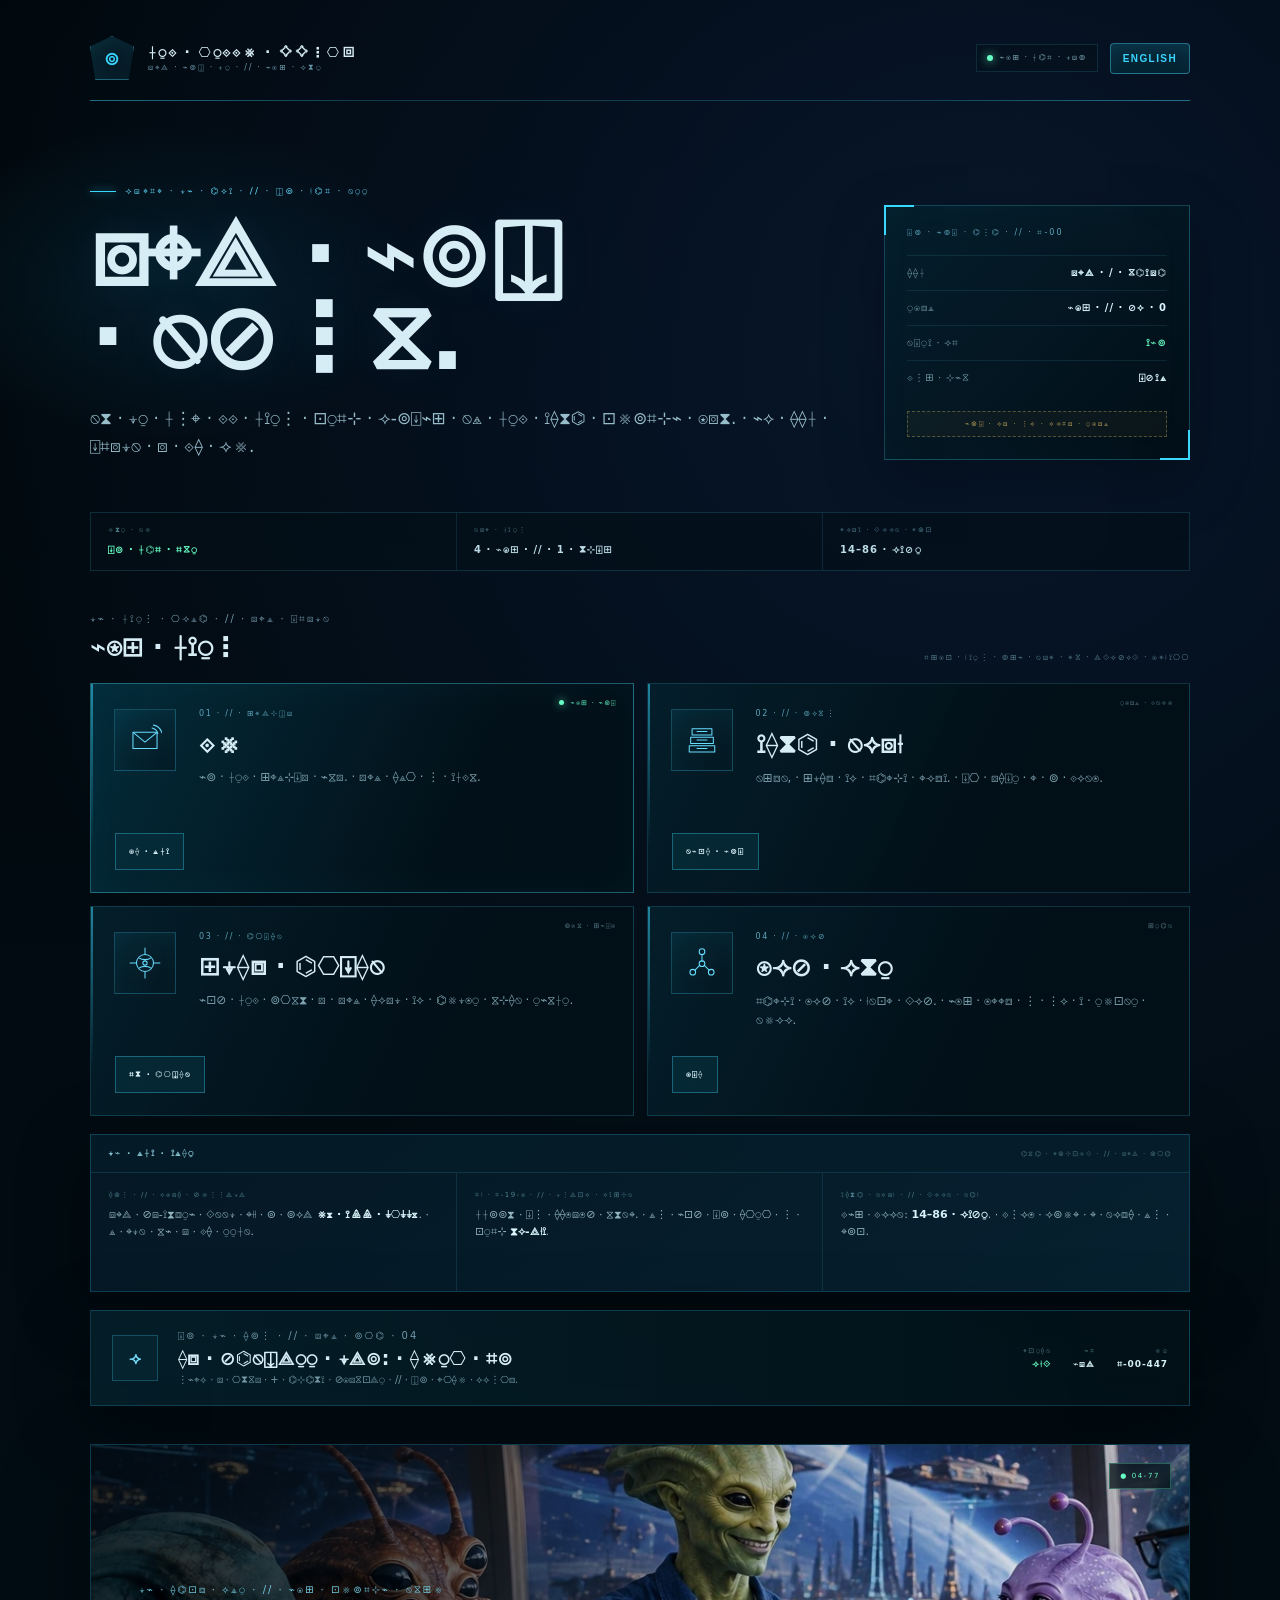
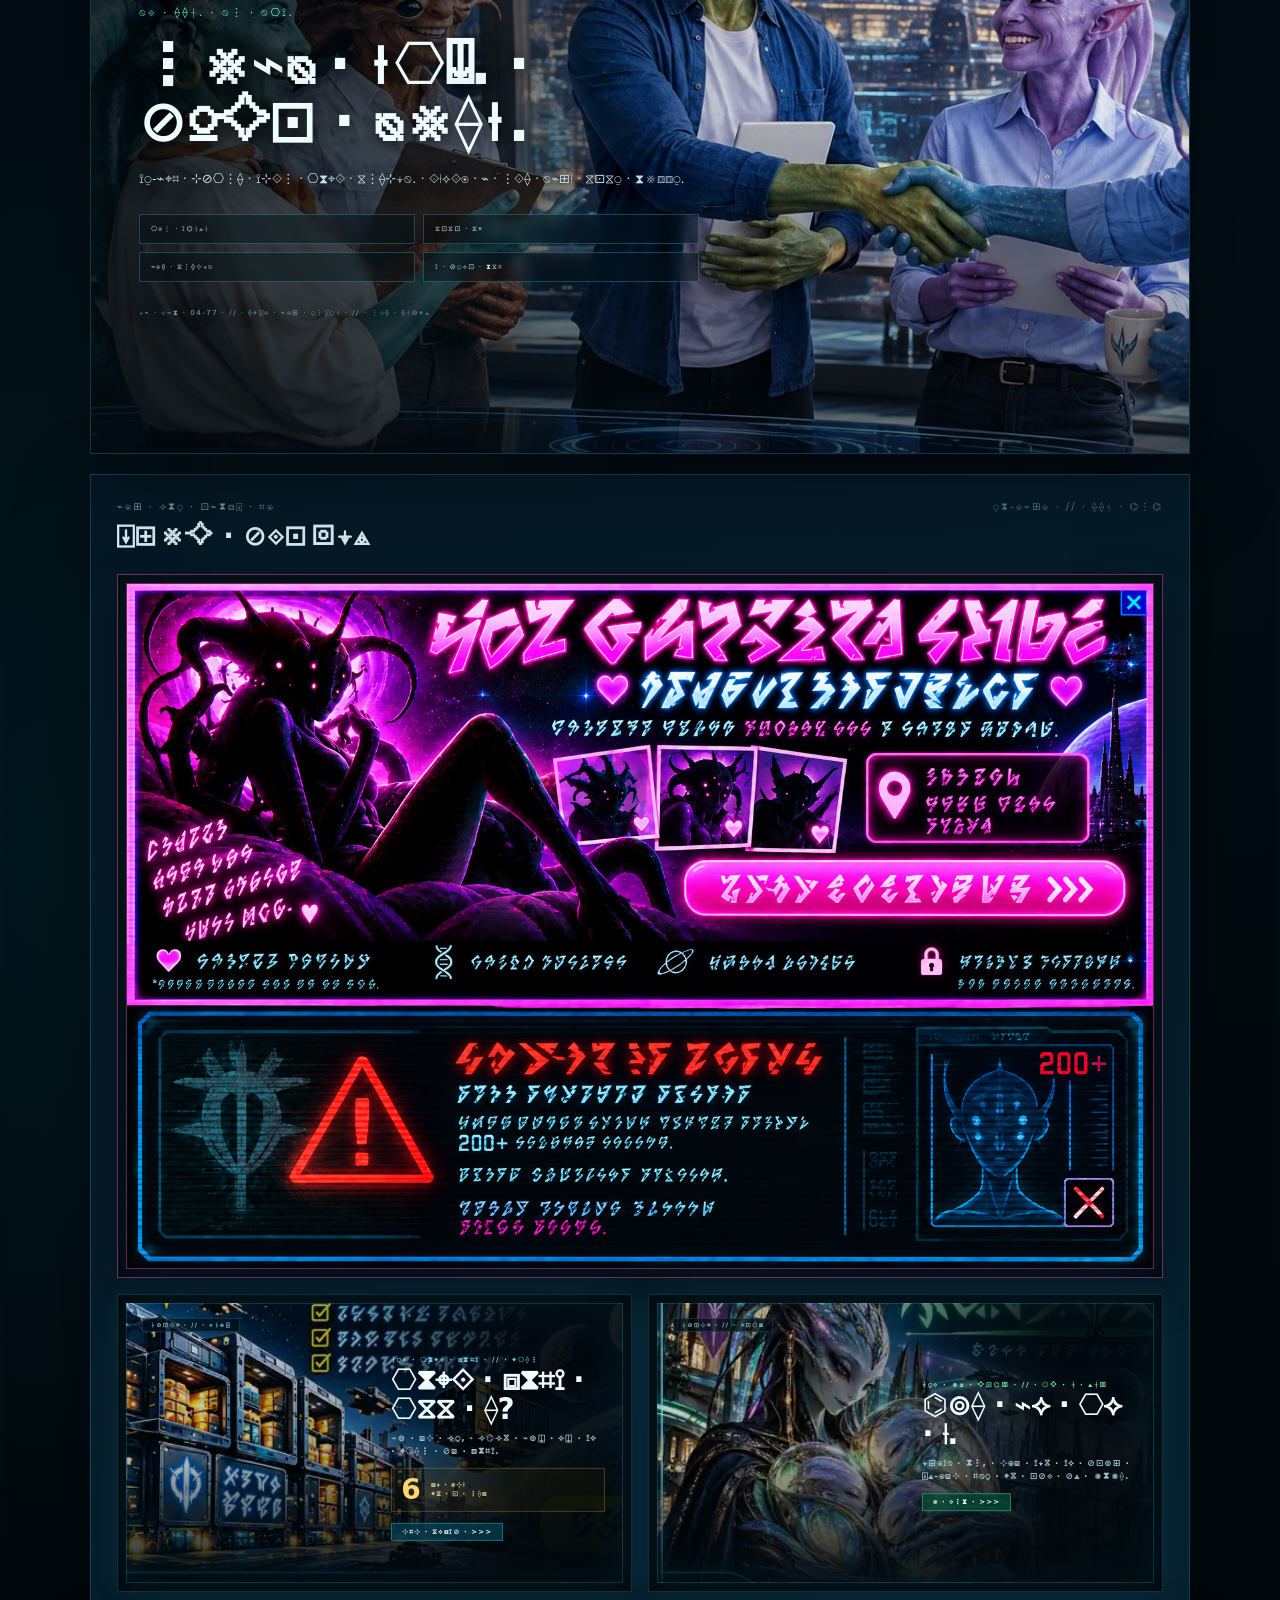
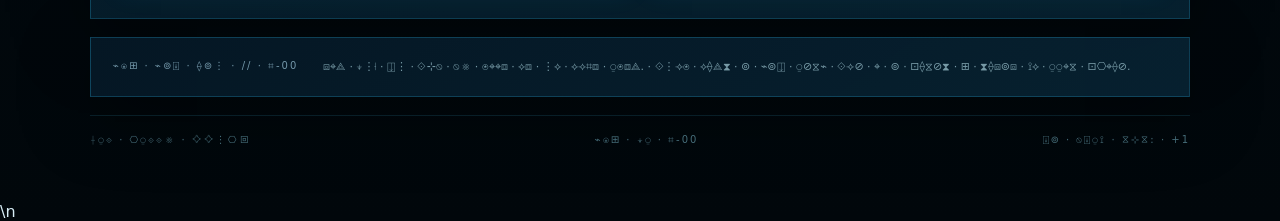
==== index.html @ b161b794 "Return hidden media gag to dormant 34-V puzzle" ====
<!doctype html>
<html lang="x-vey">
<head>
  <meta charset="utf-8" />
  <meta name="viewport" content="width=device-width,initial-scale=1" />
  <meta name="theme-color" content="#020a10" />
  <meta http-equiv="Cache-Control" content="no-cache, no-store, must-revalidate" />
  <meta http-equiv="Pragma" content="no-cache" />
  <meta http-equiv="Expires" content="0" />
  <title>Veydran Interstellar Authority</title>
  <meta name="description" content="Veydran Interstellar Authority Terran access node." />
  <link rel="icon" type="image/svg+xml" href="favicon.svg?v=20261002-1" />
  <link rel="shortcut icon" href="favicon.svg?v=20261002-1" />
  <style>body.vey-loading{visibility:hidden}</style>
  <link rel="stylesheet" href="gateway-v9.css?v=20261002-6" />
</head>
<body class="vey-loading">
  <div class="scanline" aria-hidden="true"></div>
  <main class="shell">
    <header class="topbar">
      <div class="brand">
        <div class="seal" aria-hidden="true"><span>V</span></div>
        <div>
          <div class="brand-name">Veydran Interstellar Authority</div>
          <div class="brand-sub">TERRAN ACCESS NODE // PUBLIC NETWORK</div>
        </div>
      </div>
      <div class="topbar-right">
        <div class="node-state"><i></i> PUBLIC MIRROR ONLINE</div>
        <button class="language-toggle" id="languageToggle" type="button" data-no-vey="true">ENGLISH</button>
      </div>
    </header>

    <section class="hero hero-v9">
      <div class="hero-copy">
        <div class="eyebrow">EXTRASOLAR CIVIC GATEWAY // LOCAL MIRROR ACTIVE</div>
        <h1>Terran access permitted.</h1>
        <p class="lede">This node exposes only services considered non-sensitive under Veydran Imperial information policy. Your species classification has been noted.</p>
      </div>

      <aside class="access-profile" aria-label="Terran access profile">
        <div class="profile-label">LOCAL ACCESS PROFILE // T-00</div>
        <div class="profile-row"><span>SPECIES</span><strong>TERRAN / PROVISIONAL</strong></div>
        <div class="profile-row"><span>CLEARANCE</span><strong>PUBLIC // TIER 0</strong></div>
        <div class="profile-row"><span>REALITY SYNC</span><strong class="good">NOMINAL</strong></div>
        <div class="profile-row"><span>QUERY LOGGING</span><strong>ENABLED</strong></div>
        <div class="profile-stamp">ACCESS DOES NOT CONSTITUTE CLEARANCE</div>
      </aside>
    </section>

    <section class="civic-strip" aria-label="Network information">
      <div><small>NETWORK STATE</small><strong class="online">LOCAL MIRROR STABLE</strong></div>
      <div><small>VISIBLE SERVICES</small><strong>4 PUBLIC // 1 ACCESSIBLE</strong></div>
      <div><small>ARCHIVE RESPONSE ESTIMATE</small><strong>14–86 ROTATIONS</strong></div>
    </section>

    <div class="section-intro">
      <div>
        <div class="kicker">CIVIC SERVICES DIRECTORY // TERRAN CLASSIFICATION</div>
        <h2>Public services</h2>
      </div>
      <div class="section-note">UNAVAILABLE SERVICES REMAIN VISIBLE FOR ADMINISTRATIVE TRANSPARENCY</div>
    </div>

    <section class="directory directory-v9" aria-label="Veydran public services">
      <article class="service service-v9 live">
        <div class="service-icon" aria-hidden="true">
          <svg viewBox="0 0 48 48"><path d="M7 13h34v23H7z"/><path d="m8 14 16 13 16-13"/><path d="M34 7c4 1 7 4 8 8"/><path d="M36 3c6 1 10 5 12 11"/></svg>
        </div>
        <div class="service-access">PUBLIC ACCESS</div>
        <div class="service-code">01 // COMMUNICATIONS</div>
        <h3>Vmail</h3>
        <p>Secure Veydran communications terminal. Terran routing is tolerated.</p>
        <a href="https://vmail.veydran.space/" data-34v-id="vmail">OPEN SERVICE</a>
      </article>

      <article class="service service-v9" data-denied-title="ACCESS DENIED" data-denied="IMPERIAL RECORDS ACCESS DENIED // TERRAN CLEARANCE INSUFFICIENT.">
        <div class="service-icon" aria-hidden="true">
          <svg viewBox="0 0 48 48"><path d="M10 8h28v9H10z"/><path d="M8 20h32v9H8z"/><path d="M6 32h36v9H6z"/><path d="M17 12h14M17 24h14M17 36h14"/></svg>
        </div>
        <div class="service-access">CLEARANCE REQUIRED</div>
        <div class="service-code">02 // ARCHIVES</div>
        <h3>Imperial Records</h3>
        <p>Personnel, planetary and operational archive. Some centuries may be redacted.</p>
        <button type="button" data-34v-id="records">REQUEST ACCESS</button>
      </article>

      <article class="service service-v9" data-denied-title="ASSESSMENT WITHHELD" data-denied="PLANETARY ASSESSMENT // EARTH // FIELD ANALYSIS INCOMPLETE // FINAL CLASSIFICATION WITHHELD.">
        <div class="service-icon" aria-hidden="true">
          <svg viewBox="0 0 48 48"><circle cx="24" cy="24" r="12"/><circle cx="24" cy="24" r="3"/><path d="M24 3v8M24 37v8M3 24h8M37 24h8"/><path d="M16 17c4 3 12 3 16 0M16 31c4-3 12-3 16 0"/></svg>
        </div>
        <div class="service-access">REPORT WITHHELD</div>
        <div class="service-code">03 // ASSESSMENT</div>
        <h3>Planetary Assessment</h3>
        <p>Current Veydran analysis of Terran civilisation and associated biological decisions.</p>
        <button type="button" data-34v-id="assessment">VIEW ASSESSMENT</button>
      </article>

      <article class="service service-v9" data-denied-title="COMMAND NETWORK CLASSIFIED" data-denied="COMMAND NETWORK CLASSIFIED // QUERY LOGGED // PLEASE REMAIN WHERE YOU ARE.">
        <div class="service-icon" aria-hidden="true">
          <svg viewBox="0 0 48 48"><circle cx="24" cy="8" r="4"/><circle cx="11" cy="37" r="4"/><circle cx="37" cy="37" r="4"/><circle cx="24" cy="25" r="4"/><path d="M24 12v9M21 27 14 34M27 27l7 7"/></svg>
        </div>
        <div class="service-access">CLASSIFIED</div>
        <div class="service-code">04 // COMMAND</div>
        <h3>Command Network</h3>
        <p>Operational command and strategic systems. Public curiosity is not a recognised credential.</p>
        <button type="button" id="commandConnect" data-34v-id="command">CONNECT</button>
      </article>
    </section>

    <section class="bulletin-panel panel" aria-label="Civic service bulletins">
      <div class="bulletin-head">
        <strong>CIVIC SERVICE BULLETINS</strong>
        <span>AUTOMATIC LOCALISATION // TERRAN REGION</span>
      </div>
      <div class="bulletin-list">
        <article class="bulletin">
          <small>NOTICE // SATELLITE ADMINISTRATION</small>
          <p>Terran moon-registration requests continue to return <b>ZERO ELIGIBLE SATELLITES</b>. No system defect has been identified.</p>
        </article>
        <article class="bulletin">
          <small>FORM T-19-B // ATMOSPHERIC COMPLAINTS</small>
          <p>Submissions are temporarily suspended. The current local atmosphere is considered <b>SELF-SERVICE</b>.</p>
        </article>
        <article class="bulletin">
          <small>IMPERIAL RECORDS // RESPONSE TIMES</small>
          <p>Estimated response: <b>14–86 ROTATIONS</b>. Repeated enquiries may restart the estimate.</p>
        </article>
      </div>
    </section>

    <section class="vrax-record panel" aria-label="Local field representative">
      <div class="vrax-glyph" aria-hidden="true">VX</div>
      <div>
        <div class="kicker">LOCAL CIVIC NOTICE // TERRAN REGION 04</div>
        <h3>Field representative assigned: Commander Vrax</h3>
        <p>Department of Cultural + Nutritional Reconnaissance // local reporting authority.</p>
      </div>
      <div class="vrax-data">
        <div><small>DEPLOYMENT</small><strong class="active">ONGOING</strong></div>
        <div><small>WORLD</small><strong>EARTH</strong></div>
        <div><small>CASE</small><strong>T-00-447</strong></div>
      </div>
    </section>

    <section class="synergy-v9 panel" aria-labelledby="synergyTitle">
      <img class="synergy-bg-v9" src="assets/interspecies-synergy-hq.webp?v=20261002-5" alt="" aria-hidden="true" onerror="this.onerror=null;this.src='assets/interspecies-synergy.webp?v=20261002-5';" />
      <div class="synergy-copy-v9">
        <div class="kicker">CIVIC WORKFORCE BUREAU // PUBLIC INFORMATION CAMPAIGN</div>
        <div class="campaign-line">ALL SPECIES. ONE PURPOSE.</div>
        <h2 id="synergyTitle">Different worlds. Brighter results.</h2>
        <p>Cross-sector collaboration improves orbital productivity. Participation in morale remains strongly encouraged.</p>
        <div class="synergy-metrics" aria-label="Campaign priorities">
          <span>DIVERSE PERSPECTIVES</span>
          <span>STRONGER TEAMS</span>
          <span>HIGHER PRODUCTIVITY</span>
          <span>A BRIGHTER GALAXY</span>
        </div>
        <div class="campaign-file">CIVIC IMAGE 04-77 // APPROVED PUBLIC DISTRIBUTION // MORALE COMPLIANT</div>
      </div>
    </section>

    <section class="ad-section ad-section-v9 panel">
      <div class="panel-head">
        <div>
          <div class="kicker">PUBLIC NETWORK SPONSORSHIP FEED</div>
          <h2>Commercial transmissions</h2>
        </div>
        <div class="ad-label">AUTO-TARGETED // SPECIES PROFILE</div>
      </div>

      <div class="ad-grid ad-grid-v9">
        <article class="ad-card hot artwork-card featured" id="singlesCard">
          <button type="button" id="singlesAd" class="artwork-button" data-34v-id="singles" aria-label="View Hot Gargazian Singles advert">
            <img id="singlesArtwork" src="Singles.png?v=8" data-vey-src="Singles.png?v=8" data-en-src="Singles.png?v=8" alt="Hot Gargazian Singles in your sector" />
            <img id="singlesEnglishOverlay" src="assets/singles-english-overlay.svg?v=8" alt="" aria-hidden="true" data-no-vey="true" />
            <span class="artwork-fallback">
              <span class="ad-tag">SPONSORED // SOCIAL</span>
              <strong>HOT GARGAZIAN SINGLES IN YOUR SECTOR</strong>
              <span>Several compatible organisms have allegedly detected your presence.</span>
              <em>VIEW COMPATIBLE ORGANISMS</em>
            </span>
          </button>
        </article>

        <article class="ad-card artwork-card" id="storageCard">
          <button type="button" class="artwork-button cinematic-ad storage" data-34v-id="storage" data-ad-title="SERVICE UNAVAILABLE" data-ad-message="SERVICE UNAVAILABLE IN TERRAN JURISDICTION // YOUR MOON COUNT IS BELOW MINIMUM REQUIREMENTS." aria-label="View orbital storage advert">
            <span class="sponsor-meta">SPONSORED // DOMESTIC</span>
            <span class="cinematic-copy">
              <span class="brandline">VEYDRAN ORBITAL STORAGE // HOUSEHOLD</span>
              <h3>Orbital storage running low?</h3>
              <p>Secure cargo vaults, encrypted access pods and household moon storage.</p>
              <span class="offer"><b>6</b><span>EXTRA MOONS<br/>FOR NEW CLIENTS</span></span>
              <em>CHECK ELIGIBILITY &gt;&gt;&gt;</em>
            </span>
          </button>
        </article>

        <article class="ad-card artwork-card" id="broodCard">
          <button type="button" class="artwork-button cinematic-ad brood" data-34v-id="brood" data-ad-title="QUOTE DECLINED" data-ad-message="QUOTE DECLINED // TERRAN BIOLOGY IS OUTSIDE CURRENT UNDERWRITING PARAMETERS." aria-label="View brood pod insurance advert">
            <span class="sponsor-meta">SPONSORED // INSURANCE</span>
            <span class="cinematic-copy">
              <span class="brandline">VEYDRAN LIFE ASSURANCE // BROOD POD COVER</span>
              <h3>Protect your brood pod.</h3>
              <p>Ceremonial damage, meteor impact and emergency medi-plasma support for growing hatch clusters.</p>
              <em>GET QUOTE &gt;&gt;&gt;</em>
            </span>
          </button>
        </article>
      </div>
    </section>

    <section class="notice notice-v9 panel">
      <div class="kicker">PUBLIC ACCESS NOTICE // T-00</div>
      <p>Terran users are reminded that curiosity does not constitute clearance. Repeated attempts to access restricted systems may be interpreted as enthusiasm and reassigned accordingly.</p>
    </section>

    <footer>
      <span>VEYDRAN INTERSTELLAR AUTHORITY</span>
      <span>PUBLIC NODE T-00</span>
      <span>LOCAL REALITY OFFSET: +1</span>
    </footer>
  </main>

  <div class="toast hidden" id="toast" role="status" aria-live="polite"></div>

  <div class="modal hidden" id="noticeModal" role="dialog" aria-modal="true" aria-labelledby="noticeTitle">
    <div class="modal-card">
      <div class="modal-code" id="noticeCode">VEYDRAN NETWORK // REQUEST RESPONSE</div>
      <h2 id="noticeTitle">REQUEST REJECTED</h2>
      <p class="modal-big" id="noticeMessage">Terran clearance insufficient.</p>
      <div class="modal-actions">
        <button type="button" id="closeNotice">ACKNOWLEDGE FAILURE</button>
      </div>
      <div class="modal-fine">If your Terran browser suppresses civic overlays, a duplicate notice will appear at the bottom of the display.</div>
    </div>
  </div>


  <div class="modal hidden command-modal" id="commandModal" role="dialog" aria-modal="true" aria-labelledby="commandModalTitle">
    <div class="modal-card command-card">
      <div class="modal-code" id="commandModalCode">COMMAND NETWORK // SECURE UPLINK</div>
      <h2 id="commandModalTitle">ESTABLISHING CONNECTION</h2>

      <div class="command-link-visual" id="commandLinkVisual" aria-hidden="true">
        <span class="command-node local"></span>
        <span class="command-beam"></span>
        <span class="command-node remote"></span>
      </div>

      <div class="command-terminal" aria-live="polite">
        <div class="command-terminal-row"><span>ROUTE</span><strong id="commandRoute">INITIALISING</strong></div>
        <div class="command-terminal-row"><span>RELAY</span><strong id="commandRelay">SEARCHING</strong></div>
        <div class="command-terminal-row"><span>HANDSHAKE</span><strong id="commandHandshake">PENDING</strong></div>
        <div class="command-terminal-row"><span>CLEARANCE</span><strong id="commandClearance">PENDING</strong></div>
      </div>

      <div class="command-progress" aria-hidden="true">
        <div class="command-progress-bar" id="commandProgressBar"></div>
      </div>
      <div class="command-progress-label"><span id="commandStatus">INITIALISING SECURE COMMAND ROUTE</span><b id="commandPercent">08%</b></div>

      <div class="command-failure hidden" id="commandFailure">
        <div class="command-failure-code">SECURITY RESPONSE // 403-T</div>
        <strong>CONNECTION TERMINATED</strong>
        <p>TERRAN CLEARANCE INSUFFICIENT.</p>
        <small>QUERY LOGGED // PLEASE REMAIN WHERE YOU ARE.</small>
      </div>

      <div class="modal-actions single-action command-actions hidden" id="commandActions">
        <button type="button" id="closeCommand">ACKNOWLEDGE TERMINATION</button>
      </div>
    </div>
  </div>

  <div class="modal hidden" id="ageModal" role="dialog" aria-modal="true" aria-labelledby="ageTitle">
    <div class="modal-card">
      <div class="modal-code">VE-Y18 // AGE VERIFICATION</div>
      <h2 id="ageTitle">ACCESS RESTRICTED</h2>
      <p class="modal-big">You must be over 200 cycles old to view this site.</p>
      <p>Terran age documentation is not accepted by the Veydran Interstellar Decency Authority.</p>
      <div class="modal-actions">
        <button type="button" id="claimAge">I AM OVER 200</button>
        <button type="button" id="closeAge">RETURN TO CIVIC NETWORK</button>
      </div>
      <div class="modal-fine">False declarations may result in parental notification, civic shame, or reassignment.</div>
    </div>
  </div>


  <div class="modal hidden" id="discoveryModal" role="dialog" aria-modal="true" aria-labelledby="discoveryTitle">
    <div class="modal-card">
      <div class="modal-code">SYSTEM ANOMALY // BEHAVIOURAL THRESHOLD EXCEEDED</div>
      <h2 id="discoveryTitle">ANOMALOUS USER BEHAVIOUR DETECTED</h2>
      <p class="modal-big">You have interacted with every publicly exposed control on this node.</p>
      <p>This exceeds expected Terran curiosity parameters.</p>
      <div class="command-failure" style="margin-top:18px">
        <div class="command-failure-code">UNINDEXED DIRECTORY DISCOVERED</div>
        <strong>ARCHIVE 34-V</strong>
        <p>NON-OPERATIONAL MEDIA</p>
        <small>ACCESS PATH IS NOT PRESENT IN THE PUBLIC DIRECTORY.</small>
      </div>
      <div class="modal-actions">
        <button type="button" id="open34v">INSPECT DIRECTORY</button>
        <button type="button" id="dismiss34v">PRETEND THIS DID NOT HAPPEN</button>
      </div>
      <div class="modal-fine">Discovery has been recorded. Denial remains available.</div>
    </div>
  </div>

  <script>window.setTimeout(()=>document.body.classList.remove('vey-loading'),1500);</script>
  <script src="gateway-v7.js?v=20261002-12"></script>\n  <script src="gateway-v9-art.js?v=20261002-1"></script>
</body>
</html>
---- gateway-v9.css ----
@import url("gateway-v8.css?v=20261002-9");

/* -------------------------------------------------------------------------
   VEYDRAN PUBLIC GATEWAY v9
   Goal: alien civil service, not generic sci-fi dashboard.
   ------------------------------------------------------------------------- */

:root{
  --v9-ink:#dff7ff;
  --v9-soft:#8cb4c3;
  --v9-faint:#527887;
  --v9-line:rgba(67,214,255,.22);
  --v9-line-strong:rgba(67,214,255,.46);
  --v9-panel:rgba(2,18,28,.78);
  --v9-panel-deep:rgba(1,10,17,.94);
  --v9-cyan:#39d8ff;
  --v9-mint:#66ffc5;
  --v9-amber:#ffd76b;
}

html{scroll-behavior:smooth}
body{
  background:
    radial-gradient(circle at 76% 9%,rgba(35,80,167,.19),transparent 32%),
    radial-gradient(circle at 7% 72%,rgba(0,128,145,.10),transparent 27%),
    linear-gradient(180deg,#01080d 0%,#020d14 54%,#01070b 100%);
}
body:before{
  content:"";
  position:fixed;
  inset:0;
  pointer-events:none;
  z-index:-1;
  opacity:.22;
  background-image:
    linear-gradient(rgba(64,205,235,.035) 1px,transparent 1px),
    linear-gradient(90deg,rgba(64,205,235,.035) 1px,transparent 1px);
  background-size:42px 42px;
  mask-image:linear-gradient(to bottom,black,transparent 85%);
}
.shell{max-width:1220px;padding-top:18px;padding-bottom:56px}
.topbar{
  position:relative;
  padding:18px 0 20px;
  border-bottom:1px solid var(--v9-line);
  gap:18px;
}
.topbar:after{
  content:"";
  position:absolute;
  left:0;right:0;bottom:-1px;height:1px;
  background:linear-gradient(90deg,var(--v9-cyan),transparent 26%,transparent 74%,var(--v9-cyan));
  opacity:.34;
}
.brand-name{font-size:14px;letter-spacing:1.9px;font-weight:850}
.brand-sub{font-size:8px;letter-spacing:1.7px;color:#6b9aaa;margin-top:3px}
.seal{
  width:44px;height:44px;
  background:linear-gradient(145deg,rgba(44,212,255,.14),rgba(15,52,71,.22));
  border:1px solid rgba(73,221,255,.35);
  box-shadow:inset 0 0 24px rgba(51,218,255,.06),0 0 25px rgba(21,166,215,.07);
}
.seal span{font-size:19px}
.topbar-right{display:flex;align-items:center;gap:12px}
.node-state{
  display:flex;align-items:center;gap:7px;
  font-size:8px;letter-spacing:1.45px;color:#7fa8b5;
  padding:8px 10px;border:1px solid rgba(73,221,255,.13);
  background:rgba(4,18,27,.55);
}
.node-state i{
  width:6px;height:6px;border-radius:50%;
  background:var(--v9-mint);box-shadow:0 0 10px var(--v9-mint);
}
.language-toggle{
  border-color:rgba(73,221,255,.42);
  background:linear-gradient(180deg,rgba(13,73,94,.52),rgba(5,35,48,.72));
  box-shadow:inset 0 0 18px rgba(49,207,255,.05);
}

/* HERO */
.hero-v9{
  display:grid;
  grid-template-columns:minmax(0,1.42fr) minmax(285px,.58fr);
  gap:46px;
  align-items:end;
  padding:76px 0 52px;
  position:relative;
}
.hero-v9:before{
  content:"";
  position:absolute;
  width:520px;height:320px;
  left:-180px;top:22px;
  background:radial-gradient(ellipse,rgba(31,199,255,.09),transparent 70%);
  pointer-events:none;
}
.hero-copy{position:relative;z-index:1}
.hero-v9 .eyebrow{
  display:inline-flex;align-items:center;gap:9px;
  color:#62dcff;font-size:9px;letter-spacing:2.3px;
  margin-bottom:15px;
}
.hero-v9 .eyebrow:before{content:"";width:26px;height:1px;background:var(--v9-cyan);box-shadow:0 0 8px var(--v9-cyan)}
.hero-v9 h1{
  font-size:clamp(55px,7.4vw,100px);
  max-width:890px;
  line-height:.88;
  letter-spacing:-4.6px;
  margin:0 0 25px;
  text-wrap:balance;
  text-shadow:0 0 38px rgba(83,213,255,.07);
}
.hero-v9 .lede{
  max-width:760px;
  font-size:17px;
  line-height:1.67;
  color:#98bdca;
  margin:0;
}
.access-profile{
  position:relative;
  border:1px solid rgba(64,217,255,.25);
  background:
    linear-gradient(135deg,rgba(5,32,46,.92),rgba(2,14,22,.92)),
    var(--v9-panel);
  padding:22px;
  min-height:250px;
  box-shadow:0 22px 55px rgba(0,0,0,.25),inset 0 0 40px rgba(30,183,230,.025);
}
.access-profile:before,.access-profile:after{
  content:"";position:absolute;width:28px;height:28px;pointer-events:none
}
.access-profile:before{left:-1px;top:-1px;border-left:2px solid var(--v9-cyan);border-top:2px solid var(--v9-cyan)}
.access-profile:after{right:-1px;bottom:-1px;border-right:2px solid var(--v9-cyan);border-bottom:2px solid var(--v9-cyan)}
.profile-label{font-size:8px;letter-spacing:2px;color:#5ea8be;margin-bottom:17px}
.profile-row{
  display:flex;justify-content:space-between;gap:20px;
  padding:11px 0;border-top:1px solid rgba(74,193,223,.12);
  font-size:10px;letter-spacing:.8px;color:#6f95a2;
}
.profile-row strong{color:#dcf7ff;font-size:10px;letter-spacing:1px;text-align:right}
.profile-row strong.good{color:var(--v9-mint)}
.profile-stamp{
  margin-top:16px;border:1px dashed rgba(255,215,107,.3);
  color:#c5a85d;background:rgba(255,196,53,.035);
  padding:8px 9px;text-align:center;font-size:7px;letter-spacing:1.8px;
}

/* TELEMETRY / CIVIC HEADER */
.civic-strip{
  display:grid;grid-template-columns:repeat(3,1fr);
  border:1px solid rgba(72,213,247,.16);
  background:rgba(2,15,23,.55);
  margin-bottom:26px;
}
.civic-strip>div{padding:13px 17px;border-right:1px solid rgba(72,213,247,.12)}
.civic-strip>div:last-child{border-right:0}
.civic-strip small{display:block;color:#527f8e;font-size:7px;letter-spacing:1.65px;margin-bottom:4px}
.civic-strip strong{font-size:10px;letter-spacing:1.05px;color:#bcdde7}
.civic-strip .online{color:var(--v9-mint)}

/* PUBLIC SERVICES */
.section-intro{
  display:flex;align-items:end;justify-content:space-between;gap:24px;
  margin:42px 0 16px;
}
.section-intro .kicker{margin-bottom:6px}
.section-intro h2{font-size:27px;margin:0;letter-spacing:-.4px}
.section-note{font-size:8px;letter-spacing:1.5px;color:#557d8c;text-align:right}
.directory-v9{display:grid;grid-template-columns:repeat(2,minmax(0,1fr));gap:13px}
.service-v9{
  position:relative;
  min-height:210px;
  padding:24px 24px 22px 108px;
  border:1px solid rgba(60,209,245,.18);
  background:
    linear-gradient(115deg,rgba(5,34,47,.76),rgba(2,15,23,.82) 64%),
    var(--v9-panel);
  transition:transform .18s ease,border-color .18s ease,box-shadow .18s ease;
  overflow:hidden;
}
.service-v9:before{
  content:"";position:absolute;left:0;top:0;bottom:0;width:2px;
  background:linear-gradient(var(--v9-cyan),transparent 78%);opacity:.55;
}
.service-v9:hover{
  transform:translateY(-2px);
  border-color:rgba(76,221,255,.36);
  box-shadow:0 18px 35px rgba(0,0,0,.20),inset 0 0 30px rgba(36,190,225,.025);
}
.service-v9.live{border-color:rgba(73,226,255,.36);background:linear-gradient(115deg,rgba(4,49,65,.84),rgba(2,17,25,.87) 67%)}
.service-icon{
  position:absolute;left:23px;top:25px;
  width:62px;height:62px;
  display:grid;place-items:center;
  border:1px solid rgba(67,214,255,.24);
  background:linear-gradient(145deg,rgba(25,126,157,.12),rgba(4,20,28,.72));
  color:#68dcff;
  box-shadow:inset 0 0 20px rgba(52,205,245,.04);
}
.service-icon svg{width:34px;height:34px;stroke:currentColor;fill:none;stroke-width:1.45;stroke-linecap:round;stroke-linejoin:round}
.service-code{font-size:8px;letter-spacing:1.7px;color:#5ca4b9;margin:1px 0 10px}
.service-v9 h3{font-size:26px;margin:0 0 9px}
.service-v9 p{font-size:12px;line-height:1.55;color:#7fa3b0;max-width:420px;margin:0 0 18px}
.service-v9 a,.service-v9 button{
  min-height:37px;padding:0 13px;
  display:inline-flex;
  align-items:center;
  justify-content:center;
  line-height:1;
  text-decoration:none;
  font-size:8px;letter-spacing:1.35px;
  border:1px solid rgba(62,214,250,.35);
  background:rgba(6,45,59,.74);
  color:#dff8ff;
}
.service-v9 a:hover,.service-v9 button:hover{background:rgba(12,74,94,.74);border-color:rgba(80,231,255,.58)}
.service-access{
  position:absolute;right:16px;top:15px;
  font-size:7px;letter-spacing:1.25px;color:#587d89;
}
.service-v9.live .service-access{color:var(--v9-mint)}
.service-v9.live .service-access:before{
  content:"";display:inline-block;width:5px;height:5px;border-radius:50%;
  background:var(--v9-mint);box-shadow:0 0 8px var(--v9-mint);margin-right:6px;
}

/* BUREAUCRATIC BULLETINS */
.bulletin-panel{margin-top:18px;padding:0!important;overflow:hidden}
.bulletin-head{
  display:flex;align-items:center;justify-content:space-between;gap:18px;
  padding:13px 17px;border-bottom:1px solid rgba(66,203,239,.15);
  background:rgba(5,29,40,.55);
}
.bulletin-head strong{font-size:9px;letter-spacing:1.8px;color:#86c3d3}
.bulletin-head span{font-size:7px;letter-spacing:1.3px;color:#4c7685}
.bulletin-list{display:grid;grid-template-columns:repeat(3,1fr)}
.bulletin{
  padding:18px 18px 19px;
  border-right:1px solid rgba(66,203,239,.12);
  min-height:118px;
}
.bulletin:last-child{border-right:0}
.bulletin small{display:block;font-size:7px;letter-spacing:1.5px;color:#4f8090;margin-bottom:8px}
.bulletin p{font-size:11px;line-height:1.5;color:#91b3be;margin:0}
.bulletin b{color:#d9f5fb;font-weight:750}

/* VRAX AS A LOCAL CIVIC RECORD, NOT THE WEBSITE'S HERO */
.vrax-record{
  display:grid;grid-template-columns:auto 1fr auto;
  gap:20px;align-items:center;
  margin-top:18px;padding:19px 21px!important;
  background:linear-gradient(90deg,rgba(5,37,49,.70),rgba(2,17,24,.88));
}
.vrax-glyph{
  width:46px;height:46px;border:1px solid rgba(64,214,250,.25);
  display:grid;place-items:center;font-size:16px;font-weight:900;color:#78dfff;
  background:rgba(7,45,58,.45)
}
.vrax-record .kicker{margin-bottom:5px}
.vrax-record h3{font-size:19px;margin:0 0 4px}
.vrax-record p{font-size:10px;color:#7297a4;margin:0}
.vrax-data{display:flex;gap:22px;text-align:right}
.vrax-data small{display:block;font-size:7px;letter-spacing:1.3px;color:#527b88;margin-bottom:4px}
.vrax-data strong{display:block;font-size:9px;letter-spacing:.9px;color:#d6f2f8}
.vrax-data .active{color:var(--v9-mint)}

/* WORKFORCE PROPAGANDA */
.synergy-v9{
  position:relative;
  margin-top:38px!important;
  min-height:610px;
  padding:0!important;
  overflow:hidden;
  display:flex;
  align-items:center;
  isolation:isolate;
  background:#03111a;
  box-shadow:
    0 30px 80px rgba(0,0,0,.34),
    inset 0 0 90px rgba(18,145,190,.035);
}
.synergy-bg-v9{
  position:absolute;
  inset:0;
  z-index:0;
  width:100%;
  height:100%;
  object-fit:cover;
  object-position:center center;
  display:block;
  filter:saturate(.96) contrast(1.02);
}
.synergy-v9:before{
  content:"";
  position:absolute;
  inset:0;
  z-index:1;
  pointer-events:none;
  background:
    linear-gradient(90deg,
      rgba(1,9,14,.82) 0%,
      rgba(1,10,16,.70) 22%,
      rgba(1,11,17,.48) 39%,
      rgba(1,10,16,.16) 57%,
      rgba(1,9,14,.035) 76%,
      rgba(1,9,14,.06) 100%),
    linear-gradient(0deg,
      rgba(1,8,13,.62) 0%,
      rgba(1,8,13,.18) 28%,
      transparent 58%,
      rgba(1,8,13,.14) 100%),
    radial-gradient(circle at 24% 54%,rgba(13,92,120,.17),transparent 42%);
}
.synergy-v9:after{
  content:"● 04-77";
  position:absolute;
  right:18px;
  top:18px;
  z-index:3;
  padding:8px 10px;
  border:1px solid rgba(101,255,192,.30);
  background:rgba(0,14,18,.72);
  font-size:7px;
  letter-spacing:1.6px;
  color:var(--v9-mint);
  box-shadow:0 0 18px rgba(77,255,185,.06);
  backdrop-filter:blur(8px);
}
.synergy-copy-v9{
  position:relative;
  z-index:2;
  width:min(650px,51%);
  margin-left:48px;
  padding:38px 0 36px;
  display:flex;
  flex-direction:column;
  justify-content:center;
  text-shadow:
    0 2px 18px rgba(0,0,0,.92),
    0 0 36px rgba(0,0,0,.55);
}
.synergy-copy-v9 .kicker{
  margin-bottom:10px;
  color:#72cce3;
}
.synergy-copy-v9 h2{
  font-size:clamp(42px,4.55vw,64px);
  line-height:.98;
  letter-spacing:-2.1px;
  margin:0 0 18px;
  max-width:620px;
  color:#effcff;
}
.synergy-copy-v9 .campaign-line{
  font-size:11px;
  letter-spacing:2.2px;
  color:var(--v9-mint);
  margin-bottom:17px;
}
.synergy-copy-v9 p{
  font-size:13px;
  line-height:1.7;
  color:#c0dce4;
  max-width:600px;
  margin:0 0 23px;
}
.synergy-metrics{
  display:grid;
  grid-template-columns:repeat(2,minmax(0,1fr));
  gap:8px;
  max-width:600px;
}
.synergy-metrics span{
  padding:10px 11px;
  border:1px solid rgba(88,220,252,.26);
  background:rgba(2,17,25,.42);
  font-size:7px;
  letter-spacing:1.25px;
  color:#c8e7ee;
  backdrop-filter:blur(6px);
}
.campaign-file{
  margin-top:27px;
  font-size:7px;
  letter-spacing:1.5px;
  color:#7ba5b1;
}

/* COMMERCIAL FEED */
.ad-section-v9{margin-top:20px!important}
.ad-section-v9 .panel-head{margin-bottom:17px}
.ad-grid-v9{display:grid;grid-template-columns:repeat(2,minmax(0,1fr));gap:14px}
.ad-grid-v9 .featured{grid-column:1/-1}
.ad-grid-v9 .ad-card{
  margin:0;
  border:1px solid rgba(63,205,240,.19);
  background:#020b10;
  overflow:hidden;
}
.ad-grid-v9 .artwork-button{min-height:0}
.ad-grid-v9 .featured .artwork-button{min-height:0}
.cinematic-ad{
  position:relative;
  display:block;width:100%;
  aspect-ratio:16/9;
  overflow:hidden;text-align:left!important;
  background-color:#020c12!important;
  background-size:cover!important;background-position:center!important;
  border:0!important;padding:0!important;
}
.cinematic-ad.storage{
  background-image:
    linear-gradient(90deg,rgba(1,8,13,.18) 0%,rgba(1,8,13,.30) 42%,rgba(1,8,13,.94) 78%),
    linear-gradient(0deg,rgba(1,8,13,.92),transparent 48%),
    var(--v9-art-storage)!important;
}
.cinematic-ad.brood{
  background-image:
    linear-gradient(90deg,rgba(1,8,13,.16) 0%,rgba(1,8,13,.42) 47%,rgba(1,8,13,.95) 79%),
    linear-gradient(0deg,rgba(1,8,13,.90),transparent 47%),
    var(--v9-art-brood)!important;
}
.cinematic-ad:after{
  content:"";position:absolute;inset:0;border:1px solid rgba(85,222,255,.18);
  box-shadow:inset 0 0 45px rgba(20,160,210,.08);pointer-events:none;
}
.cinematic-ad .sponsor-meta{
  position:absolute;top:15px;left:16px;z-index:2;
  font-size:6px;letter-spacing:1.45px;color:#8ed4e6;
  padding:6px 8px;background:rgba(1,12,18,.68);border:1px solid rgba(67,211,245,.18);
}
.cinematic-copy{
  position:absolute;z-index:2;right:18px;top:50%;transform:translateY(-46%);
  width:43%;min-width:210px;text-align:left;
}
.cinematic-copy .brandline{display:block;font-size:7px;letter-spacing:1.55px;color:#72dfff;margin-bottom:6px}
.cinematic-copy h3{font-size:clamp(20px,2.3vw,31px);line-height:.98;margin:0 0 8px;color:#f0fcff;letter-spacing:-.8px;text-shadow:0 3px 18px #000}
.cinematic-copy p{font-size:9px;line-height:1.45;color:#9fc1cb;margin:0 0 10px}
.cinematic-copy .offer{
  display:flex;align-items:center;gap:9px;margin:9px 0 11px;
  padding:7px 9px;border:1px solid rgba(255,220,90,.23);background:rgba(40,31,0,.26)
}
.cinematic-copy .offer b{font-size:28px;line-height:1;color:var(--v9-amber)}
.cinematic-copy .offer span{font-size:7px;line-height:1.35;letter-spacing:1px;color:#e9d99c}
.cinematic-copy em{
  display:inline-flex;align-items:center;gap:8px;
  border:1px solid rgba(71,222,255,.35);background:rgba(4,64,81,.72);
  padding:8px 10px;color:#e7faff;font-style:normal;font-size:7px;font-weight:850;letter-spacing:1.1px;
}
.cinematic-ad.brood .cinematic-copy em{border-color:rgba(100,255,181,.35);background:rgba(3,75,53,.72)}
.cinematic-ad.brood .cinematic-copy .brandline{color:#78ffc0}
.cinematic-ad:hover{filter:brightness(1.08)}
.ad-grid-v9 .artwork-fallback{display:none!important}

/* Restore Singles as a premium full-width placement */
.ad-grid-v9 #singlesCard{box-shadow:0 18px 45px rgba(0,0,0,.24)}
.ad-grid-v9 #singlesCard .artwork-button{background:#020b10}
.ad-grid-v9 #singlesCard img{width:100%!important;height:auto!important;object-fit:cover!important}

/* final notice / footer */
.notice-v9{margin-top:18px!important;padding:20px 22px!important;display:grid;grid-template-columns:190px 1fr;gap:20px;align-items:start}
.notice-v9 .kicker{margin:2px 0 0}
.notice-v9 p{margin:0;color:#779aa6;font-size:11px;line-height:1.62}
footer{margin-top:18px;border-top:1px solid rgba(61,199,235,.13);padding-top:18px}
footer span{color:#456d79}

/* make existing overlays/modal fit v9 */
.modal-card{border-color:rgba(70,215,250,.32);box-shadow:0 35px 100px rgba(0,0,0,.65),inset 0 0 40px rgba(33,190,228,.035)}
.toast{border-color:rgba(69,212,246,.32)}

/* RESPONSIVE */
@media(max-width:920px){
  .hero-v9{grid-template-columns:1fr;gap:25px;padding:54px 0 38px}
  .access-profile{min-height:0}
  .synergy-v9{min-height:560px}
  .synergy-bg-v9{object-position:56% center}
  .synergy-copy-v9{width:min(610px,68%);margin-left:32px;padding:34px 0}
  .bulletin-list{grid-template-columns:1fr}
  .bulletin{border-right:0;border-bottom:1px solid rgba(66,203,239,.12);min-height:0}
  .bulletin:last-child{border-bottom:0}
}
@media(max-width:720px){
  .shell{padding-left:16px;padding-right:16px}
  .topbar-right .node-state{display:none}
  .hero-v9 h1{font-size:58px;letter-spacing:-3px}
  .hero-v9 .lede{font-size:14px}
  .civic-strip{grid-template-columns:1fr}
  .civic-strip>div{border-right:0;border-bottom:1px solid rgba(72,213,247,.12)}
  .civic-strip>div:last-child{border-bottom:0}
  .directory-v9{grid-template-columns:1fr}
  .section-intro{align-items:flex-start;flex-direction:column;gap:8px}
  .section-note{text-align:left}
  .vrax-record{grid-template-columns:auto 1fr}
  .vrax-data{grid-column:1/-1;justify-content:flex-start;text-align:left;padding-top:5px}
  .ad-grid-v9{grid-template-columns:1fr}
  .ad-grid-v9 .featured{grid-column:auto}
  .cinematic-ad{aspect-ratio:1.24/1}
  .cinematic-ad.storage,.cinematic-ad.brood{
    background-image:
      linear-gradient(0deg,rgba(1,8,13,.98) 0%,rgba(1,8,13,.72) 46%,rgba(1,8,13,.10) 74%),
      var(--v9-art-storage)!important;
    background-position:42% center!important;
  }
  .cinematic-ad.brood{
    background-image:
      linear-gradient(0deg,rgba(1,8,13,.98) 0%,rgba(1,8,13,.72) 46%,rgba(1,8,13,.10) 74%),
      var(--v9-art-brood)!important;
  }
  .cinematic-copy{left:17px;right:17px;top:auto;bottom:17px;transform:none;width:auto;min-width:0}
  .cinematic-copy p{font-size:9px}
  .notice-v9{grid-template-columns:1fr;gap:8px}
}
@media(max-width:480px){
  .brand-name{font-size:11px}
  .brand-sub{font-size:7px}
  .language-toggle{padding:8px 9px;font-size:8px}
  .hero-v9{padding-top:42px}
  .hero-v9 h1{font-size:48px;letter-spacing:-2.5px}
  .service-v9{padding:92px 18px 20px;min-height:270px}
  .service-icon{left:18px;top:18px;width:55px;height:55px}
  .service-access{top:27px}
  .synergy-v9{
    min-height:620px;
    align-items:flex-end;
  }
  .synergy-bg-v9{object-position:58% center}
  .synergy-v9:before{
    background:
      linear-gradient(0deg,rgba(1,9,15,.96) 0%,rgba(1,10,16,.80) 39%,rgba(1,9,15,.24) 70%,rgba(1,9,15,.10) 100%);
  }
  .synergy-v9:after{right:12px;top:12px}
  .synergy-copy-v9{width:auto;margin:0 20px 18px;padding:24px 0}
  .synergy-copy-v9 h2{font-size:40px;letter-spacing:-1.5px}
  .synergy-metrics{grid-template-columns:1fr 1fr}
  .vrax-data{flex-direction:column;gap:12px}
}


/* COMMAND NETWORK CONNECTION SEQUENCE */
.command-card{
  width:min(620px,calc(100vw - 32px));
  overflow:hidden;
}
.command-link-visual{
  position:relative;
  height:92px;
  margin:18px 0 14px;
  border:1px solid rgba(73,221,255,.16);
  background:
    linear-gradient(90deg,rgba(21,127,160,.06),rgba(1,12,18,.22),rgba(21,127,160,.06));
}
.command-node{
  position:absolute;
  top:50%;
  width:18px;
  height:18px;
  margin-top:-9px;
  border:2px solid #58dbff;
  border-radius:50%;
  background:#041923;
  box-shadow:0 0 20px rgba(77,220,255,.35);
}
.command-node:after{
  content:"";
  position:absolute;
  inset:4px;
  border-radius:50%;
  background:#68e7ff;
  box-shadow:0 0 10px #68e7ff;
}
.command-node.local{left:38px}
.command-node.remote{right:38px}
.command-beam{
  position:absolute;
  left:66px;
  right:66px;
  top:50%;
  height:2px;
  margin-top:-1px;
  overflow:hidden;
  background:rgba(73,221,255,.14);
}
.command-beam:after{
  content:"";
  position:absolute;
  top:0;
  left:-30%;
  width:30%;
  height:100%;
  background:linear-gradient(90deg,transparent,#61e2ff,transparent);
  box-shadow:0 0 12px rgba(97,226,255,.65);
  animation:commandBeam 1s linear infinite;
}
@keyframes commandBeam{
  to{left:110%}
}
.command-terminal{
  border:1px solid rgba(69,209,245,.15);
  background:rgba(1,11,17,.58);
}
.command-terminal-row{
  display:grid;
  grid-template-columns:115px 1fr;
  gap:15px;
  padding:9px 12px;
  border-bottom:1px solid rgba(69,209,245,.09);
  font-size:8px;
  letter-spacing:1.2px;
}
.command-terminal-row:last-child{border-bottom:0}
.command-terminal-row span{color:#517b88}
.command-terminal-row strong{color:#bfe9f3}
.command-progress{
  height:7px;
  margin-top:15px;
  border:1px solid rgba(68,210,246,.24);
  background:#01090e;
  overflow:hidden;
}
.command-progress-bar{
  width:8%;
  height:100%;
  background:linear-gradient(90deg,#168db0,#53dcff);
  box-shadow:0 0 14px rgba(77,220,255,.38);
  transition:width .48s ease;
}
.command-progress-label{
  display:flex;
  justify-content:space-between;
  gap:20px;
  margin-top:7px;
  font-size:7px;
  letter-spacing:1.35px;
  color:#618b98;
}
.command-progress-label b{color:#9edbe9}
.command-failure{
  margin-top:17px;
  padding:15px 16px;
  border:1px solid rgba(255,97,97,.36);
  background:rgba(67,8,10,.24);
  box-shadow:inset 0 0 30px rgba(255,50,50,.035);
}
.command-failure-code{
  margin-bottom:7px;
  font-size:7px;
  letter-spacing:1.45px;
  color:#d27575;
}
.command-failure strong{
  display:block;
  font-size:22px;
  letter-spacing:.2px;
  color:#ffd9d9;
}
.command-failure p{
  margin:7px 0 5px;
  font-size:11px;
  font-weight:800;
  letter-spacing:1px;
  color:#ff9c9c;
}
.command-failure small{
  font-size:7px;
  letter-spacing:1.25px;
  color:#b77a7a;
}
.command-actions{margin-top:15px}
.command-modal.failed .command-progress-bar{
  background:linear-gradient(90deg,#7d121a,#ff6262);
  box-shadow:0 0 14px rgba(255,78,78,.35);
}
.command-modal.failed .command-node{
  border-color:#ff666d;
  box-shadow:0 0 20px rgba(255,72,80,.30);
}
.command-modal.failed .command-node:after{
  background:#ff6970;
  box-shadow:0 0 10px #ff6970;
}
.command-link-visual.failed .command-beam:after{animation:none;left:35%;width:30%;background:#ff6068;box-shadow:0 0 12px rgba(255,75,83,.45)}
@media(max-width:520px){
  .command-terminal-row{grid-template-columns:88px 1fr}
  .command-node.local{left:22px}
  .command-node.remote{right:22px}
  .command-beam{left:50px;right:50px}
}
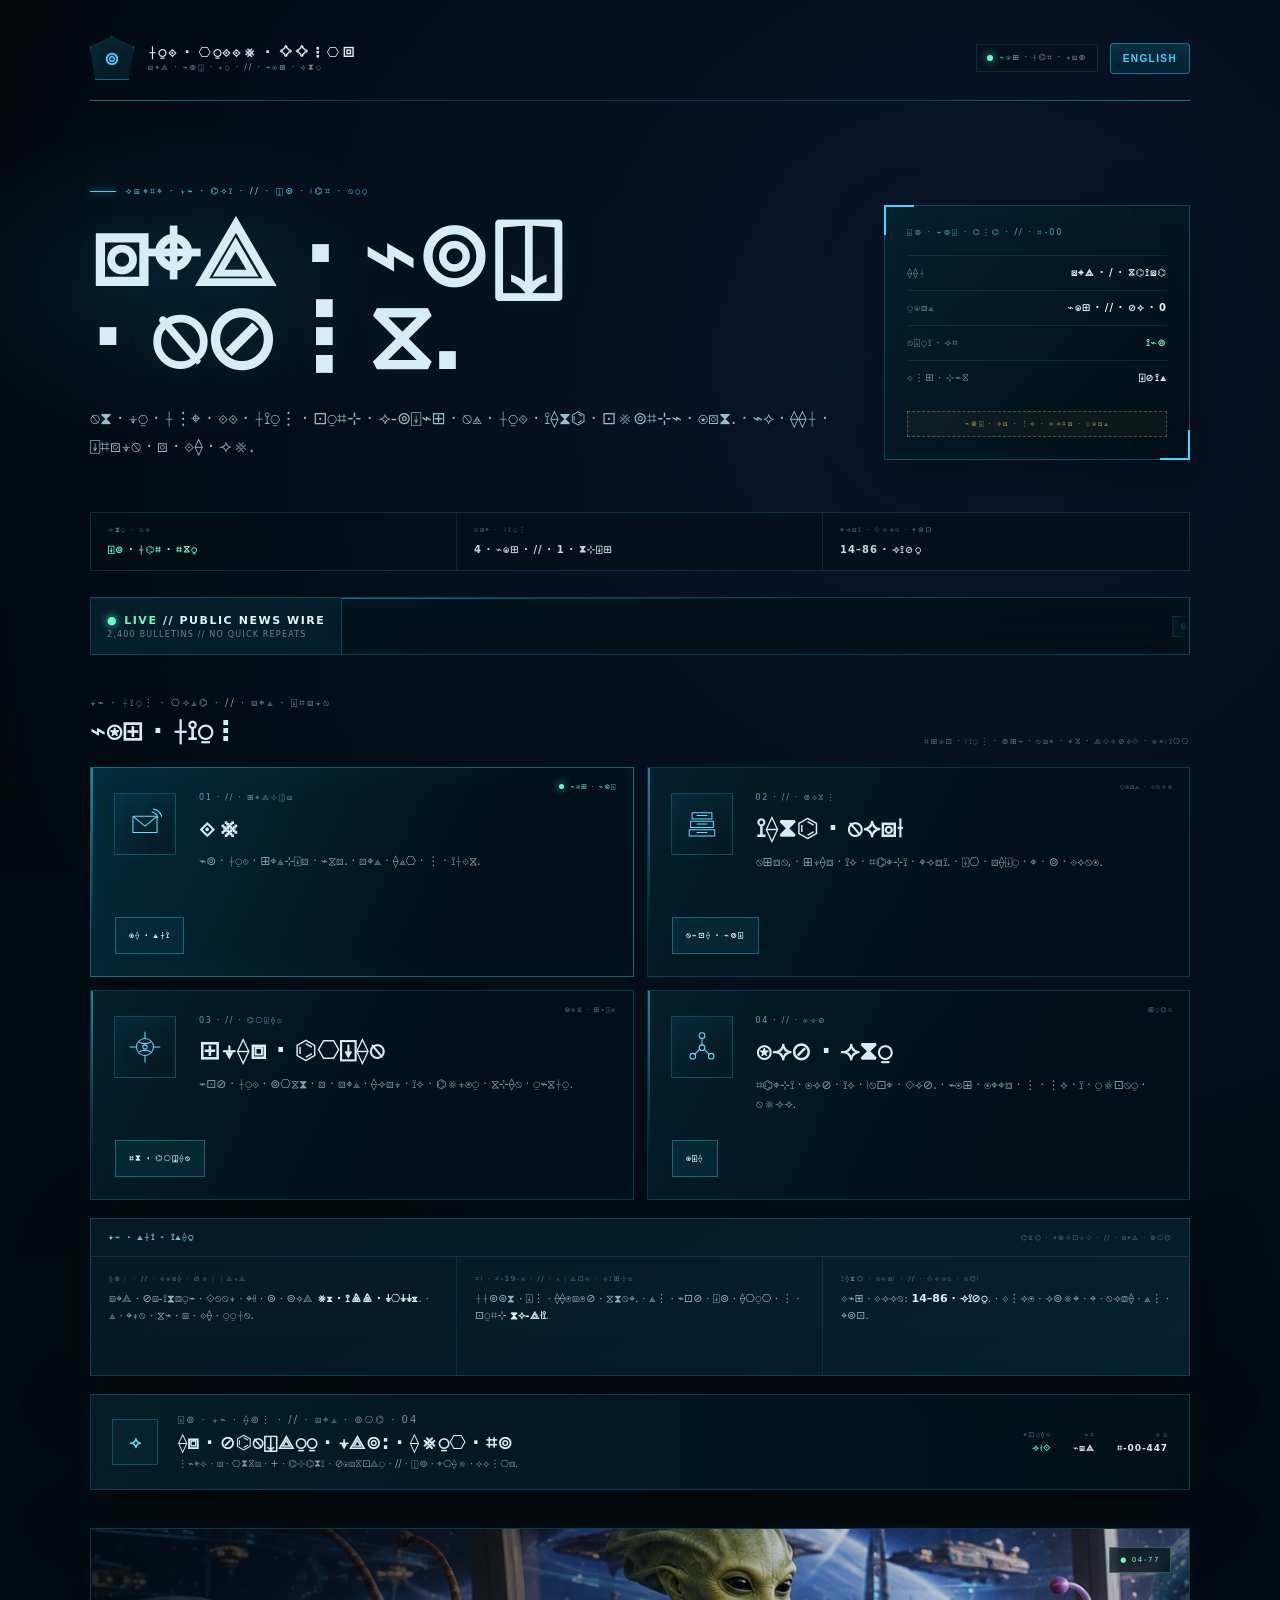
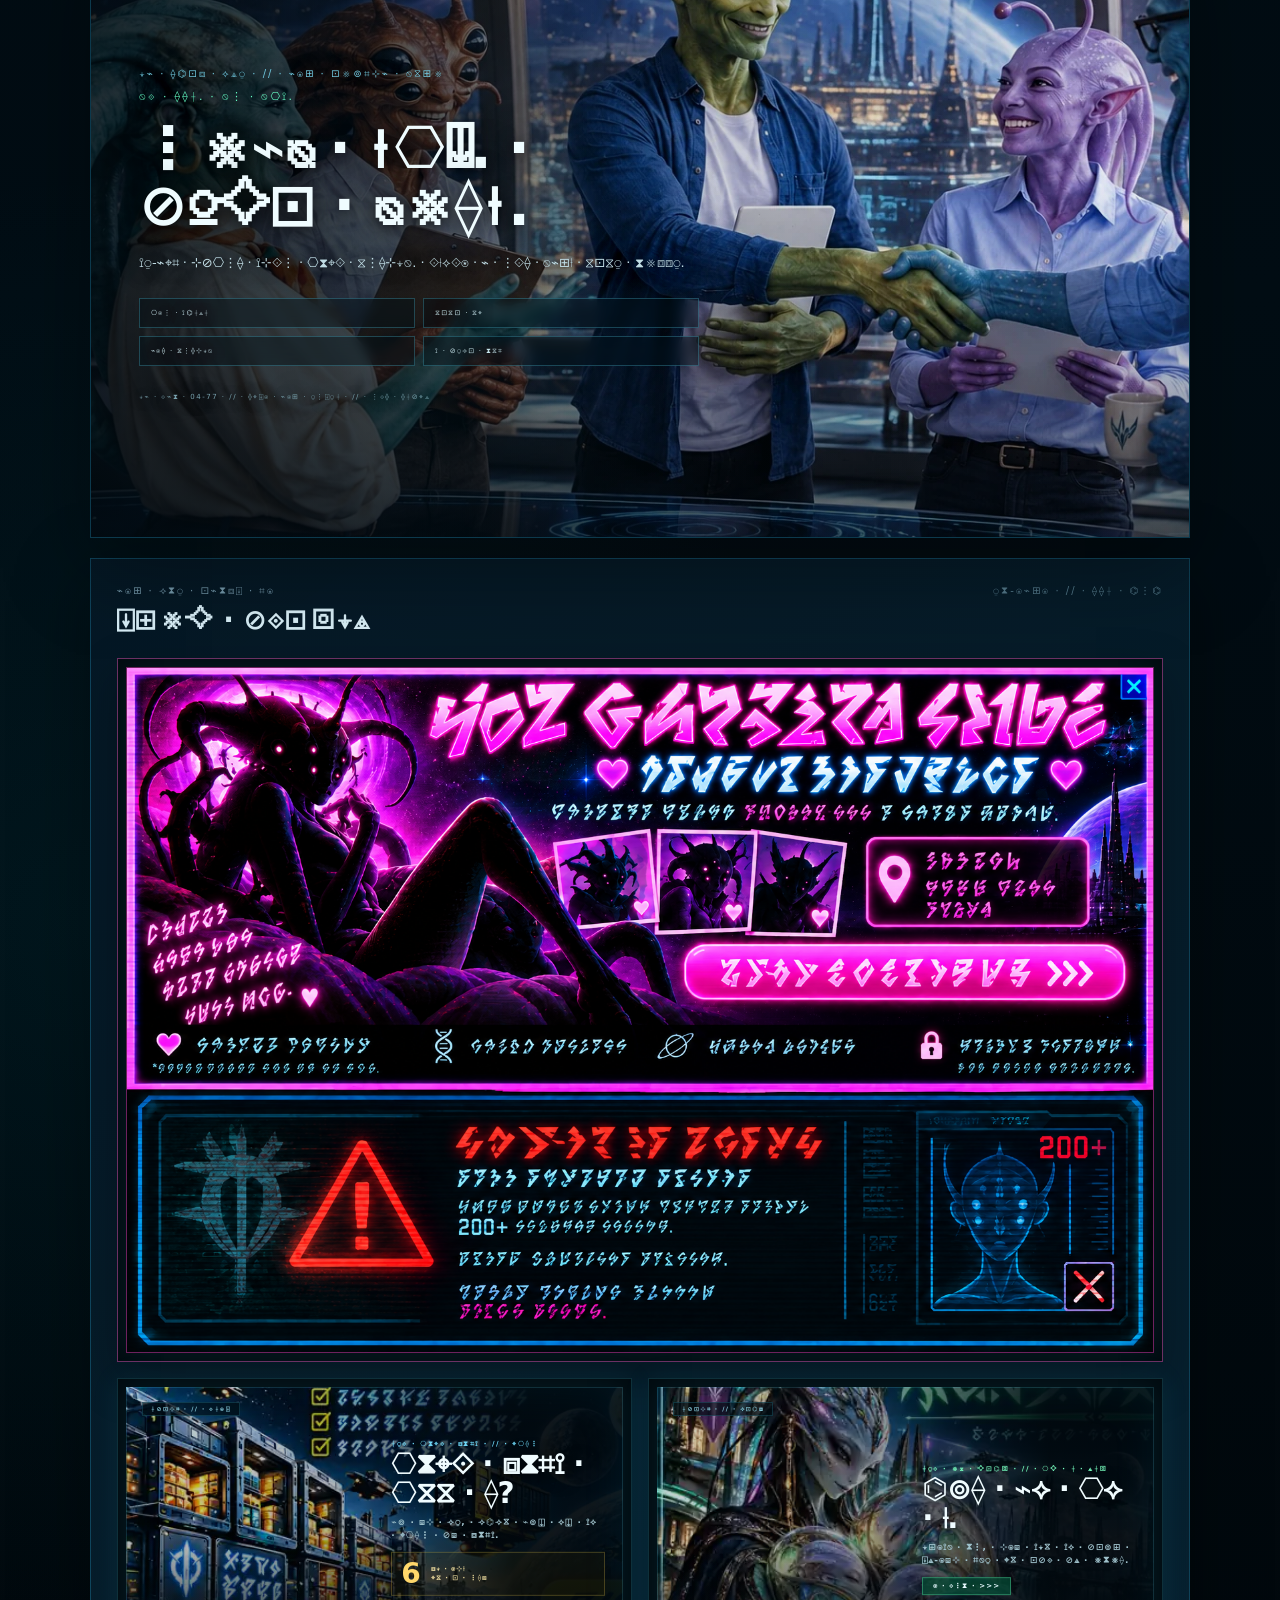
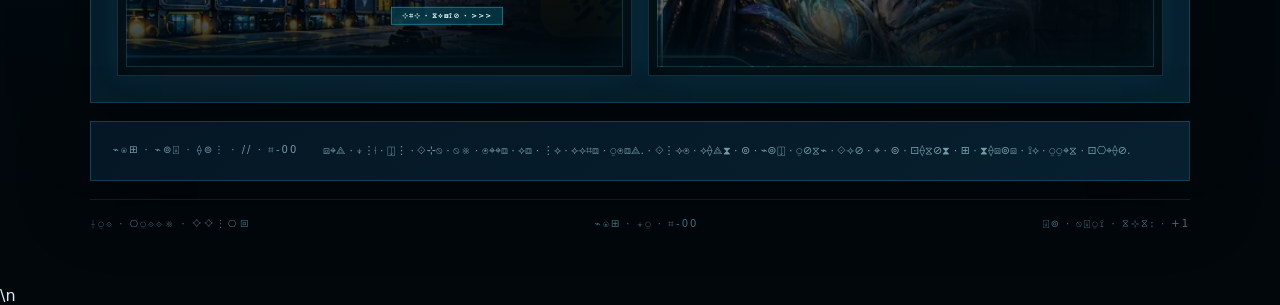
==== commit c90026a8: "Add persistent Veydran public news wire" ====
--- a/index.html
+++ b/index.html
@@ -13,6 +13,7 @@
   <link rel="shortcut icon" href="favicon.svg?v=20261002-1" />
   <style>body.vey-loading{visibility:hidden}</style>
   <link rel="stylesheet" href="gateway-v9.css?v=20261002-6" />
+  <link rel="stylesheet" href="news-ticker.css?v=20261006-1" />
 </head>
 <body class="vey-loading">
   <div class="scanline" aria-hidden="true"></div>
@@ -52,6 +53,20 @@
       <div><small>NETWORK STATE</small><strong class="online">LOCAL MIRROR STABLE</strong></div>
       <div><small>VISIBLE SERVICES</small><strong>4 PUBLIC // 1 ACCESSIBLE</strong></div>
       <div><small>ARCHIVE RESPONSE ESTIMATE</small><strong>14–86 ROTATIONS</strong></div>
+    </section>
+
+    <section class="news-wire" id="newsWire" data-no-vey="true" aria-label="Veydran public news wire">
+      <div class="news-wire-label">
+        <strong><span class="news-wire-live">LIVE</span> // PUBLIC NEWS WIRE</strong>
+        <small id="newsTickerPoolCount">2,400 BULLETINS // NO QUICK REPEATS</small>
+      </div>
+      <div class="news-wire-viewport" id="newsTickerViewport">
+        <div class="news-wire-runner" id="newsTickerRunner">
+          <span class="news-wire-category" id="newsTickerCategory">GALACTIC</span>
+          <span class="news-wire-headline" id="newsTickerHeadline">INITIALISING INTERSTELLAR GOSSIP SUBSYSTEM...</span>
+          <span class="news-wire-separator" aria-hidden="true">◆</span>
+        </div>
+      </div>
     </section>
 
     <div class="section-intro">
@@ -310,5 +325,6 @@
 
   <script>window.setTimeout(()=>document.body.classList.remove('vey-loading'),1500);</script>
   <script src="gateway-v7.js?v=20261002-12"></script>\n  <script src="gateway-v9-art.js?v=20261002-1"></script>
+  <script src="news-ticker.js?v=20261006-1"></script>
 </body>
 </html>
--- a/news-ticker.css
+++ b/news-ticker.css
@@ -0,0 +1,142 @@
+/* Veydran public news wire */
+.news-wire {
+  display: grid;
+  grid-template-columns: auto minmax(0, 1fr);
+  align-items: stretch;
+  margin: 18px 0 4px;
+  min-height: 58px;
+  border: 1px solid rgba(57,214,255,.24);
+  background:
+    linear-gradient(90deg, rgba(10,67,88,.36), rgba(3,18,28,.96) 24%, rgba(3,14,22,.98));
+  box-shadow: inset 0 0 34px rgba(57,214,255,.035);
+  overflow: hidden;
+  position: relative;
+}
+.news-wire::before {
+  content: "";
+  position: absolute;
+  left: 0; right: 0; top: 0;
+  height: 1px;
+  background: linear-gradient(90deg, var(--cyan), transparent 65%);
+  opacity: .75;
+}
+.news-wire-label {
+  min-width: 205px;
+  padding: 11px 16px 9px;
+  border-right: 1px solid rgba(57,214,255,.22);
+  background: rgba(4,31,44,.9);
+  display: grid;
+  align-content: center;
+  gap: 3px;
+  position: relative;
+  z-index: 2;
+}
+.news-wire-label strong {
+  color: #dffaff;
+  font-size: 11px;
+  letter-spacing: 1.55px;
+  line-height: 1.1;
+}
+.news-wire-label small {
+  color: #608899;
+  font-size: 8px;
+  letter-spacing: 1.2px;
+  white-space: nowrap;
+}
+.news-wire-live {
+  color: var(--ok);
+}
+.news-wire-live::before {
+  content: "●";
+  margin-right: 6px;
+  text-shadow: 0 0 9px var(--ok);
+}
+.news-wire-viewport {
+  position: relative;
+  min-width: 0;
+  overflow: hidden;
+  height: 56px;
+  mask-image: linear-gradient(90deg, transparent, #000 3%, #000 97%, transparent);
+  -webkit-mask-image: linear-gradient(90deg, transparent, #000 3%, #000 97%, transparent);
+}
+.news-wire-runner {
+  position: absolute;
+  top: 0;
+  left: 0;
+  height: 56px;
+  display: inline-flex;
+  align-items: center;
+  gap: 14px;
+  white-space: nowrap;
+  will-change: transform;
+  transform: translateX(110vw);
+  font-family: ui-monospace, SFMono-Regular, Menlo, Consolas, monospace;
+}
+.news-wire-category {
+  flex: 0 0 auto;
+  padding: 5px 8px 4px;
+  border: 1px solid rgba(57,214,255,.28);
+  color: var(--cyan);
+  background: rgba(4,36,49,.92);
+  font-size: 9px;
+  font-weight: 800;
+  letter-spacing: 1.35px;
+}
+.news-wire-headline {
+  color: #cbeaf3;
+  font-size: 12px;
+  font-weight: 650;
+  letter-spacing: .75px;
+}
+.news-wire-separator {
+  color: rgba(57,214,255,.45);
+  font-size: 12px;
+}
+.news-wire[data-category="FOOD WATCH"] .news-wire-category,
+.news-wire[data-category="FIELD WATCH"] .news-wire-category {
+  color: #9cf4c8;
+  border-color: rgba(101,255,192,.28);
+  background: rgba(4,45,39,.72);
+}
+.news-wire[data-category="TERRAN"] .news-wire-category {
+  color: #b8c9ff;
+  border-color: rgba(128,148,255,.28);
+  background: rgba(21,28,60,.72);
+}
+.news-wire[data-category="ALERT"] .news-wire-category {
+  color: #ffb0bc;
+  border-color: rgba(255,100,124,.34);
+  background: rgba(63,20,30,.76);
+}
+@media (max-width: 720px) {
+  .news-wire { grid-template-columns: 1fr; }
+  .news-wire-label {
+    min-width: 0;
+    grid-template-columns: auto 1fr;
+    align-items: center;
+    gap: 12px;
+    border-right: 0;
+    border-bottom: 1px solid rgba(57,214,255,.16);
+    padding: 8px 12px;
+  }
+  .news-wire-label small { text-align: right; overflow: hidden; text-overflow: ellipsis; }
+  .news-wire-viewport, .news-wire-runner { height: 48px; }
+  .news-wire-headline { font-size: 11px; }
+}
+@media (prefers-reduced-motion: reduce) {
+  .news-wire-viewport {
+    mask-image: none;
+    -webkit-mask-image: none;
+  }
+  .news-wire-runner {
+    position: static;
+    transform: none !important;
+    padding: 0 14px;
+    width: 100%;
+    overflow: hidden;
+  }
+  .news-wire-headline {
+    overflow: hidden;
+    text-overflow: ellipsis;
+  }
+}
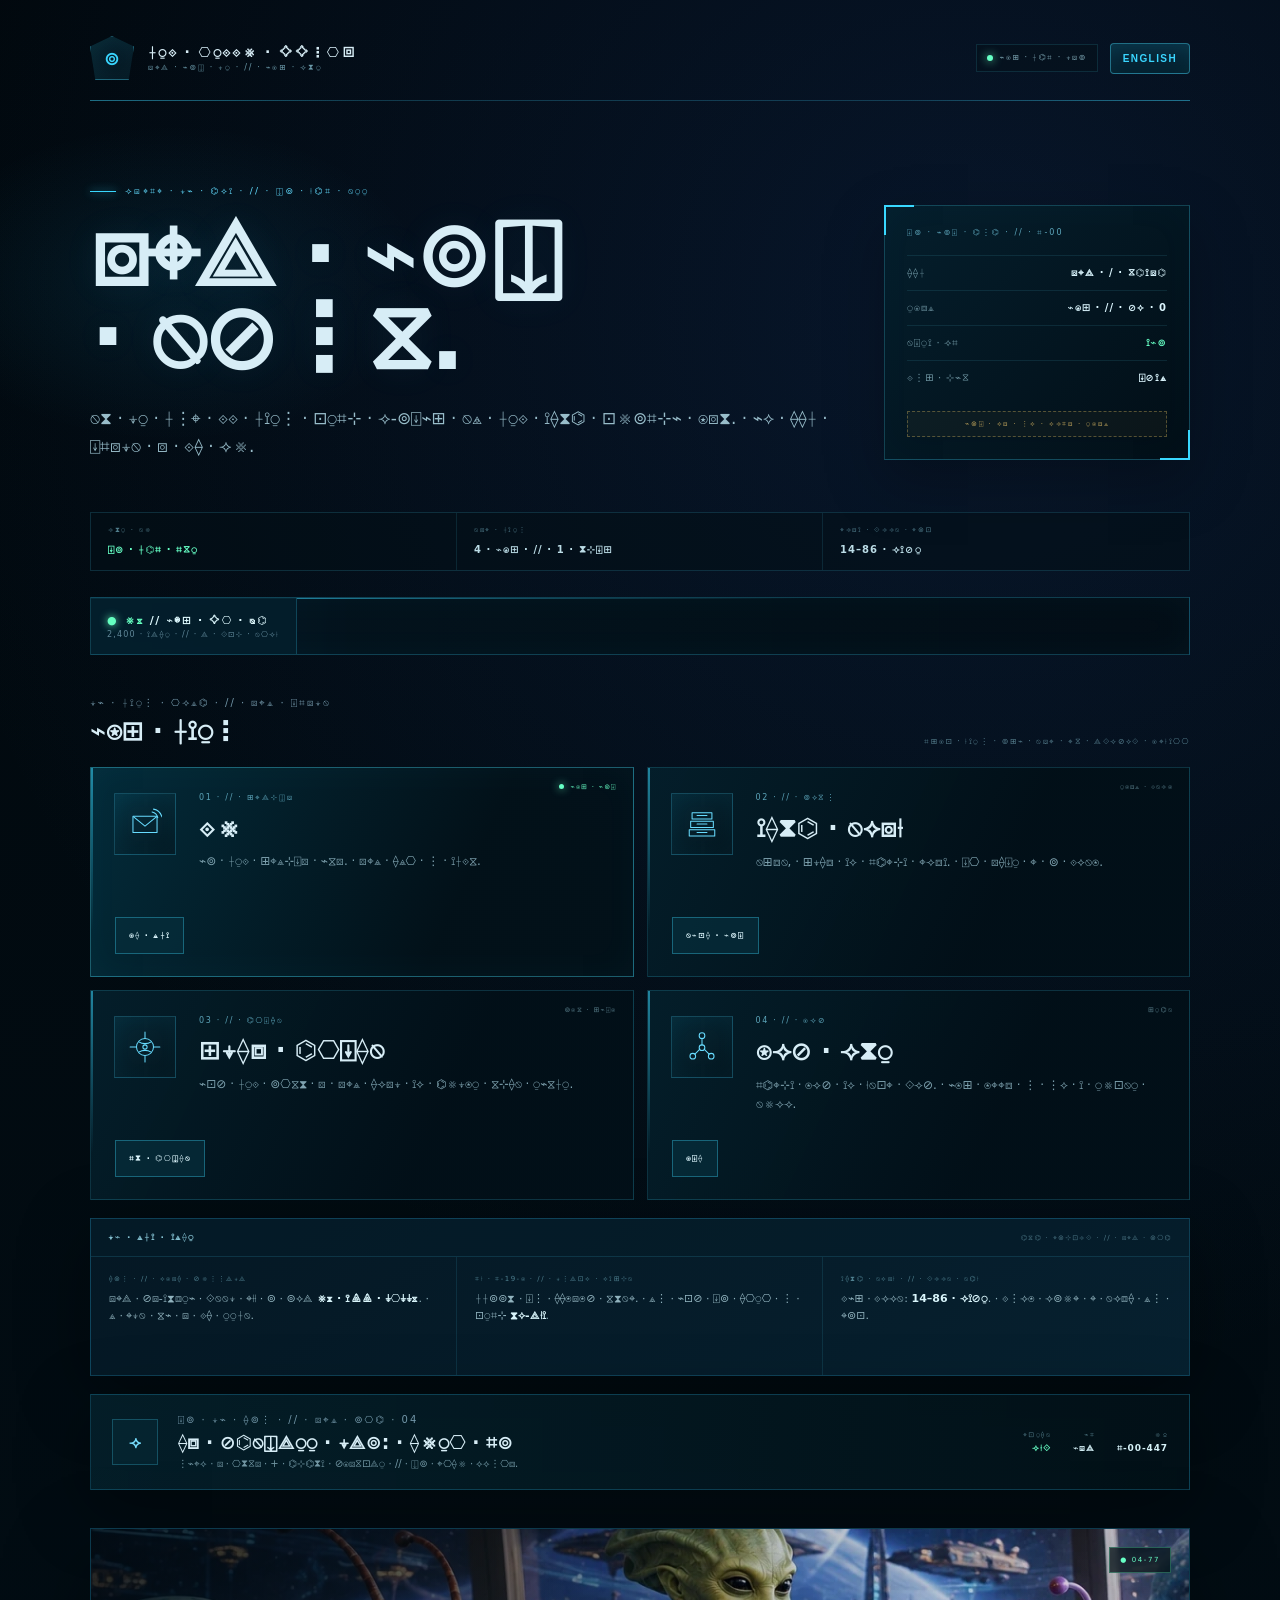
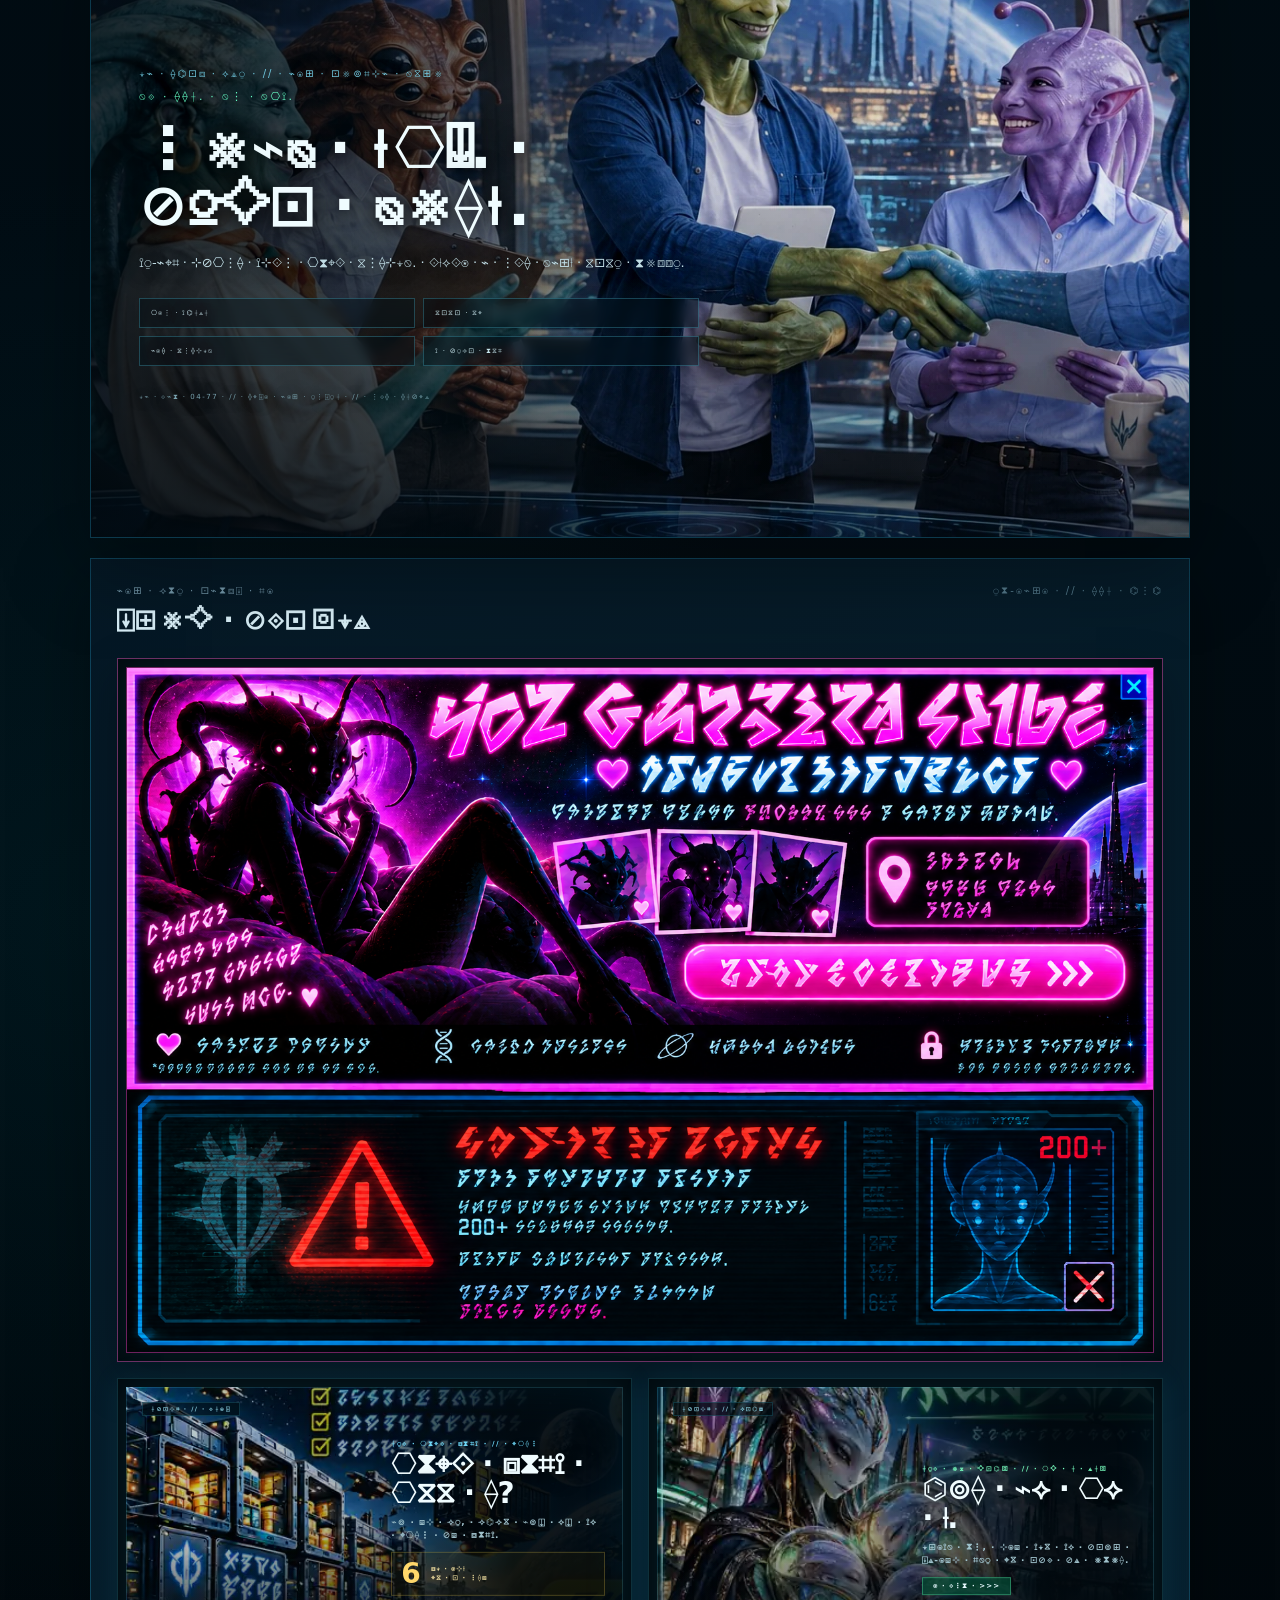
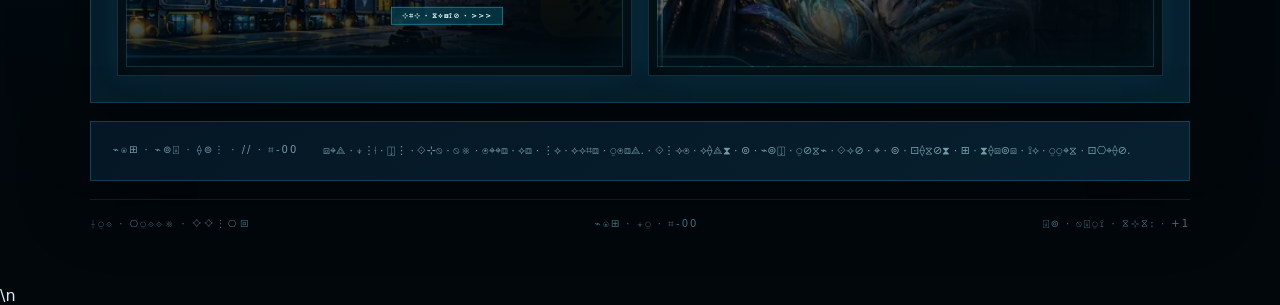
==== commit c74b6142: "Sync news wire chrome with site language" ====
--- a/index.html
+++ b/index.html
@@ -57,7 +57,7 @@
 
     <section class="news-wire" id="newsWire" data-no-vey="true" aria-label="Veydran public news wire">
       <div class="news-wire-label">
-        <strong><span class="news-wire-live">LIVE</span> // PUBLIC NEWS WIRE</strong>
+        <strong><span class="news-wire-live" id="newsTickerLive">LIVE</span> // <span id="newsTickerTitle">PUBLIC NEWS WIRE</span></strong>
         <small id="newsTickerPoolCount">2,400 BULLETINS // NO QUICK REPEATS</small>
       </div>
       <div class="news-wire-viewport" id="newsTickerViewport">
@@ -325,6 +325,6 @@
 
   <script>window.setTimeout(()=>document.body.classList.remove('vey-loading'),1500);</script>
   <script src="gateway-v7.js?v=20261002-12"></script>\n  <script src="gateway-v9-art.js?v=20261002-1"></script>
-  <script src="news-ticker.js?v=20261006-1"></script>
+  <script src="news-ticker.js?v=20261006-2"></script>
 </body>
 </html>
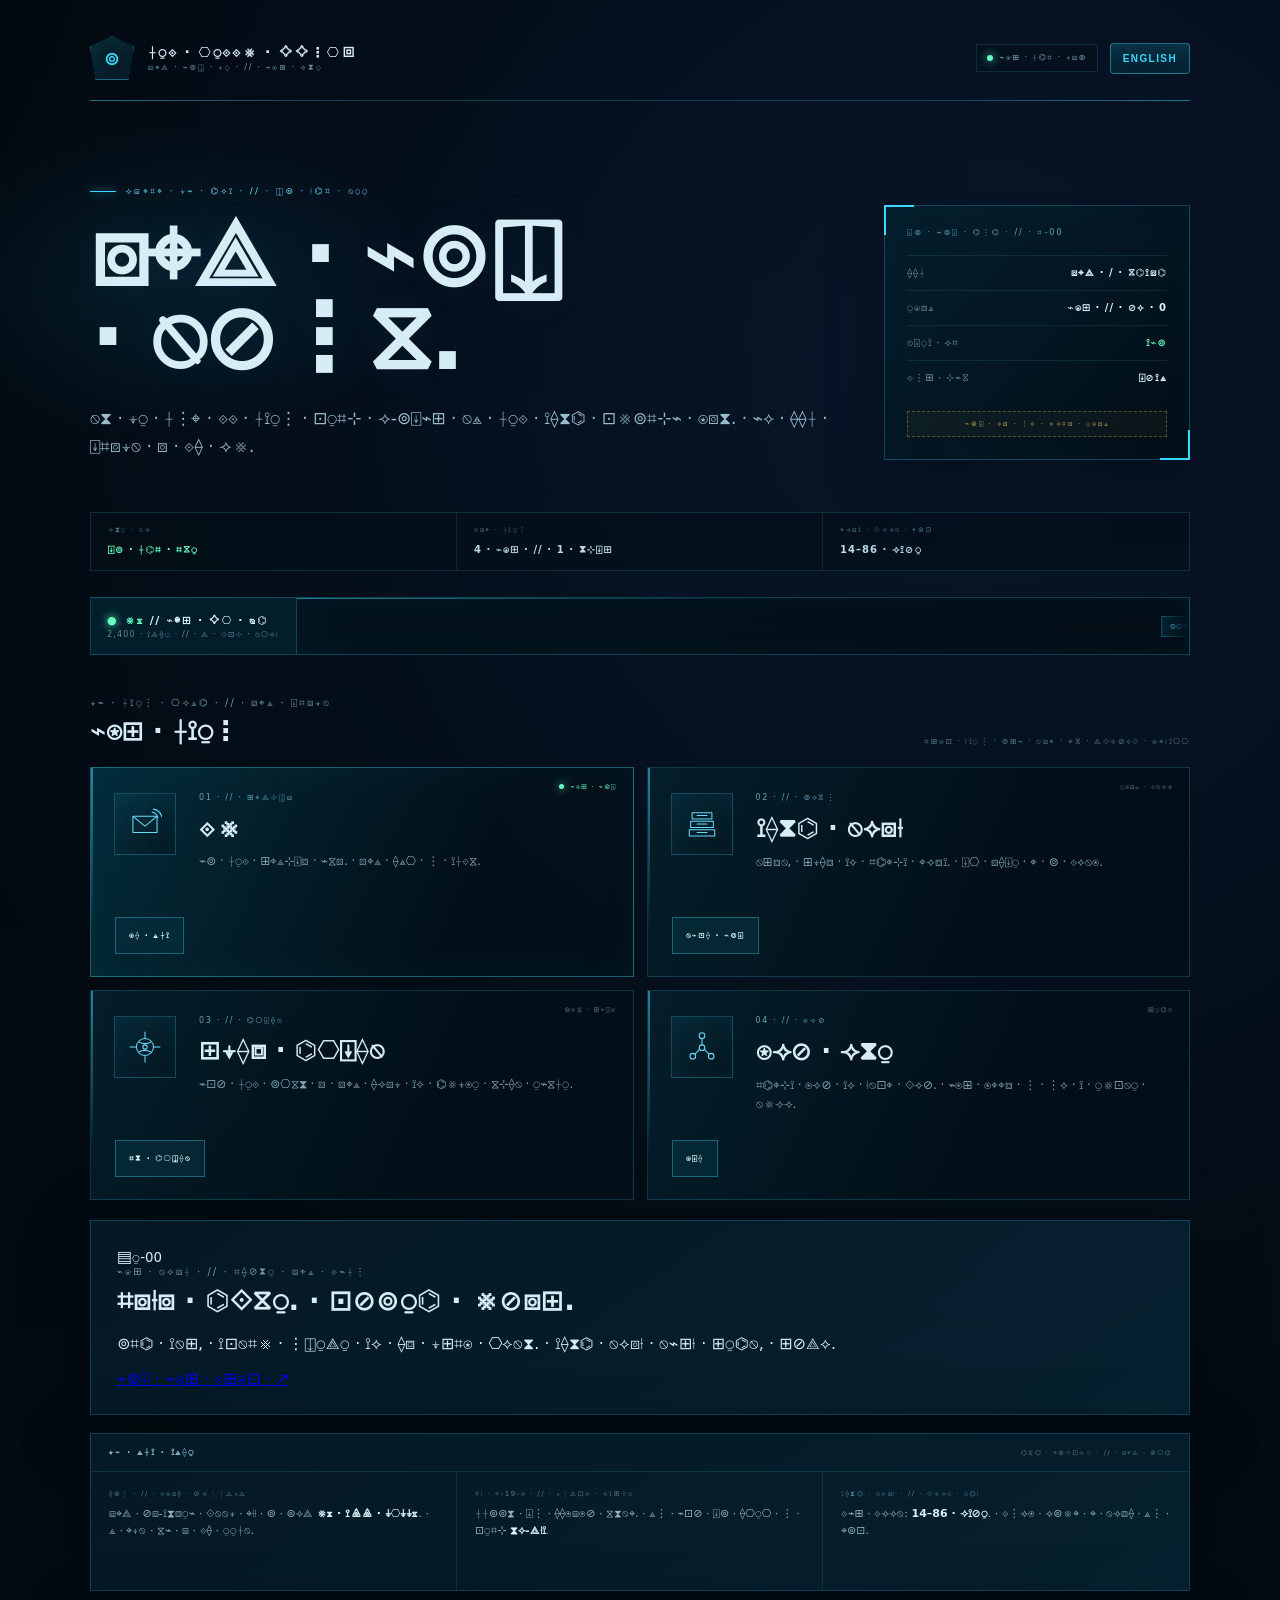
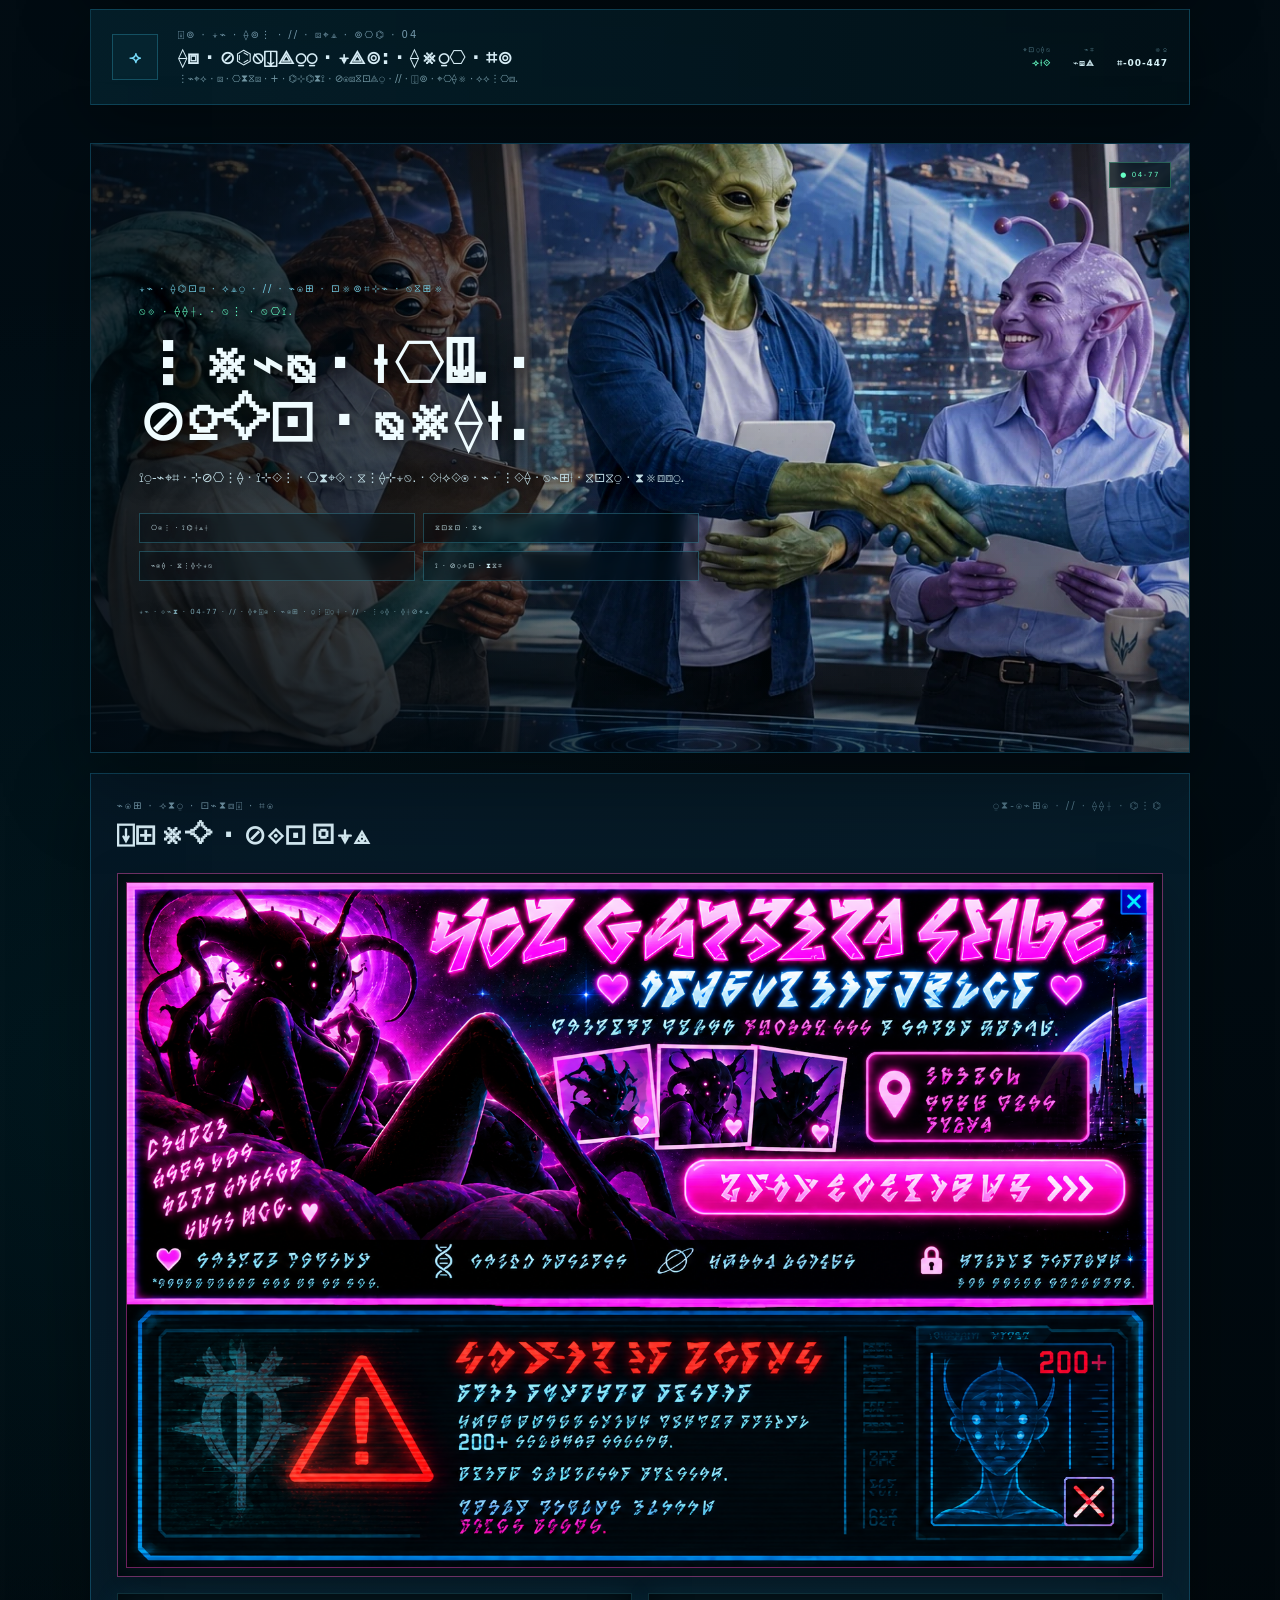
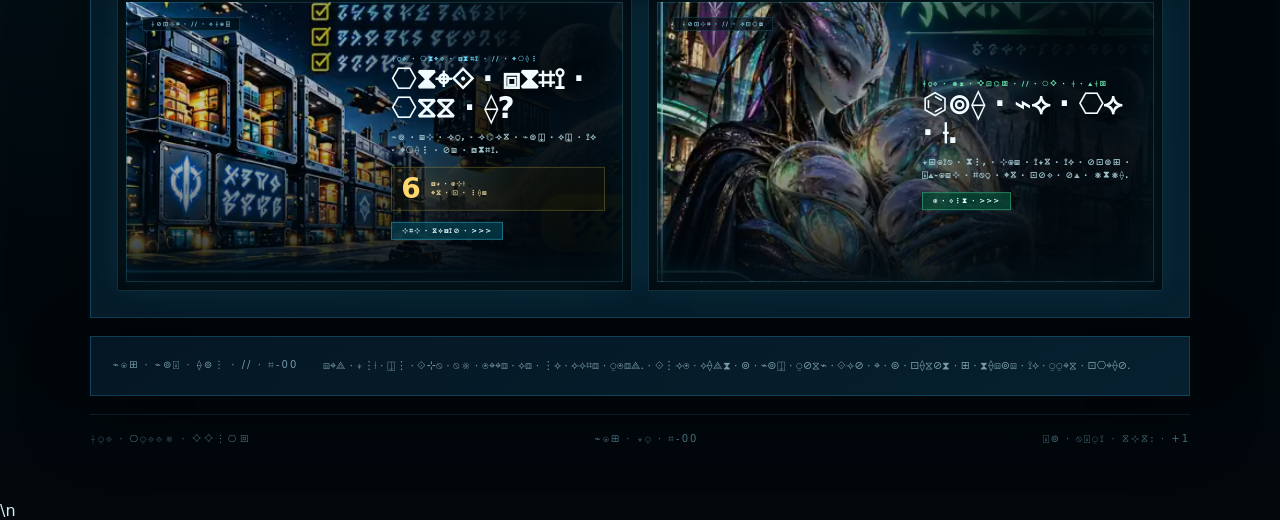
==== commit e82c10f8: "Link public document register from gateway homepage" ====
--- a/index.html
+++ b/index.html
@@ -123,6 +123,16 @@
       </article>
     </section>
 
+    <section class="records-release panel" aria-labelledby="recordsReleaseTitle">
+      <div class="records-release-stamp" aria-hidden="true"><span>▤</span><small>PR-00</small></div>
+      <div class="records-release-copy">
+        <div class="kicker">PUBLIC RECORDS // AUTHORISED TERRAN RELEASES</div>
+        <h2 id="recordsReleaseTitle">Official documents. Surprisingly available.</h2>
+        <p>Formal notices, diplomatic exchanges and field incident dossiers. Imperial Records remains classified, naturally.</p>
+      </div>
+      <a class="records-release-action" href="/records/">ACCESS PUBLIC REGISTER ↗</a>
+    </section>
+
     <section class="bulletin-panel panel" aria-label="Civic service bulletins">
       <div class="bulletin-head">
         <strong>CIVIC SERVICE BULLETINS</strong>
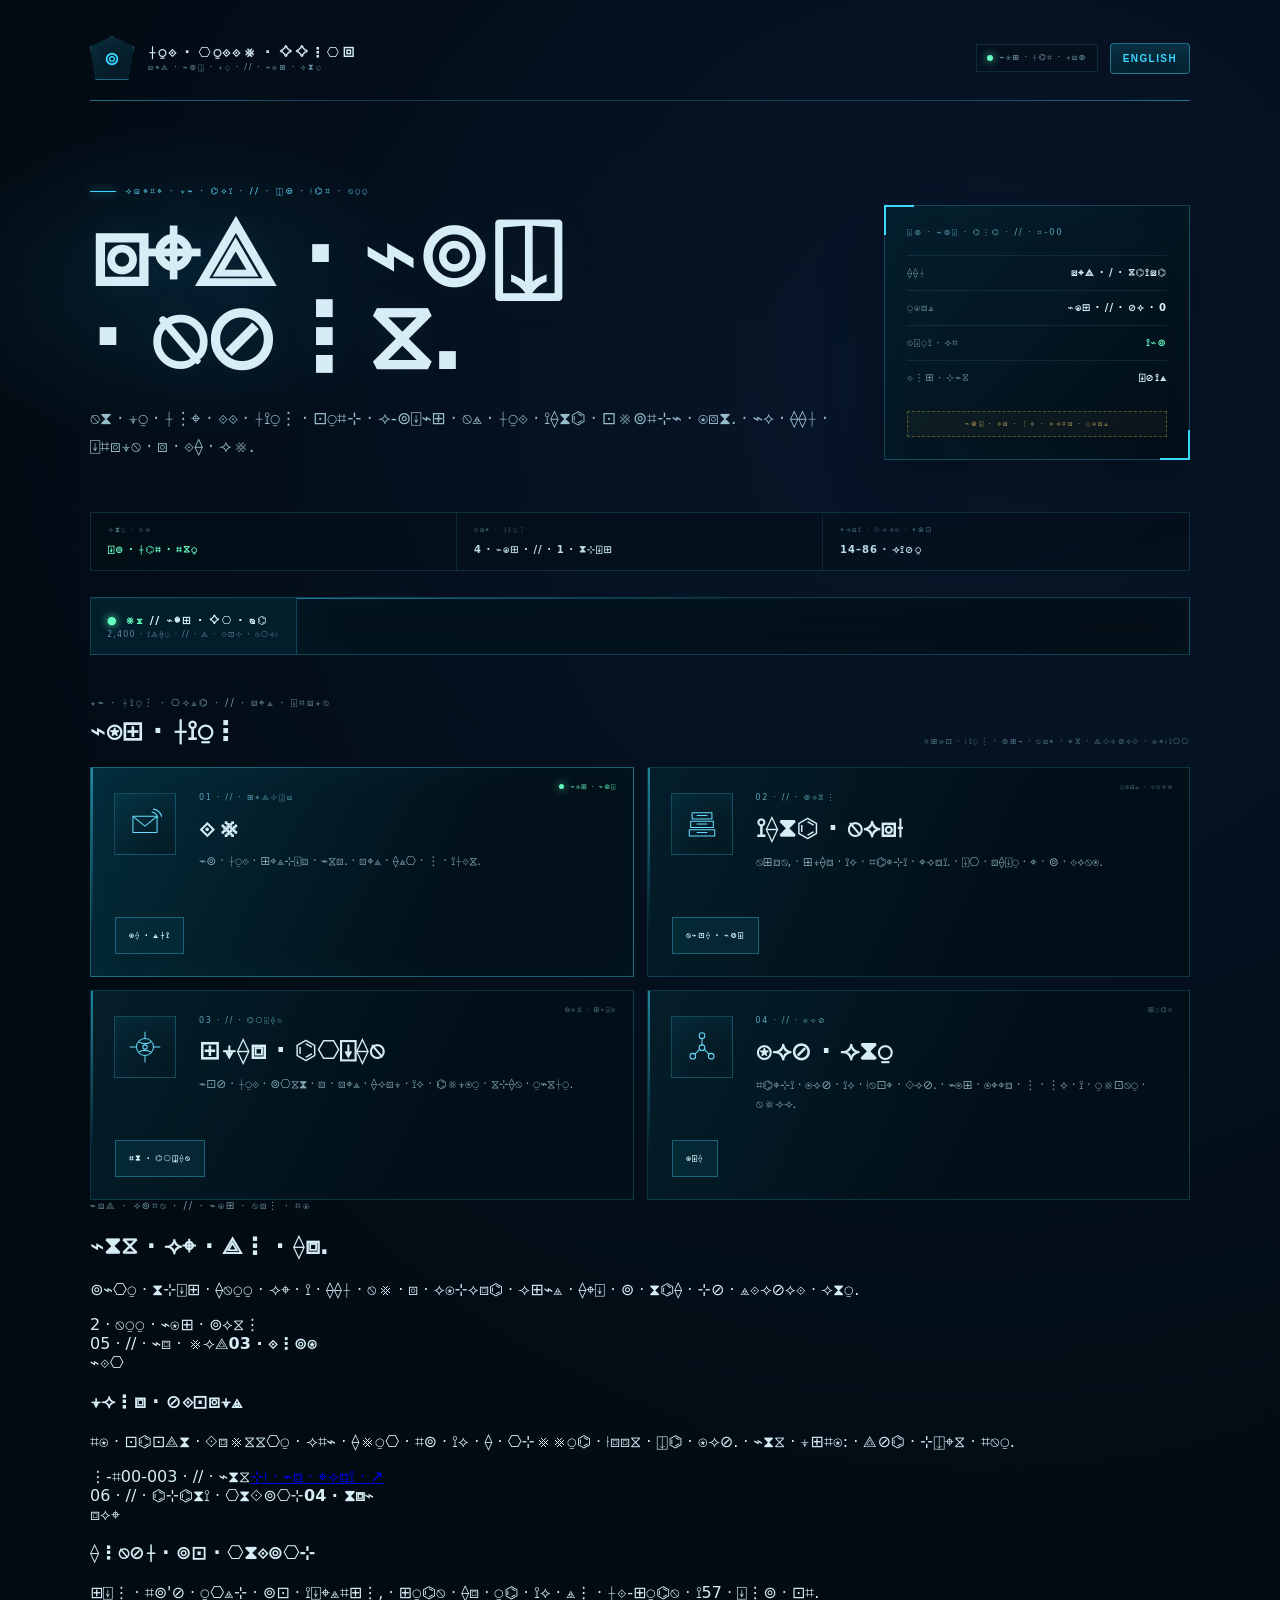
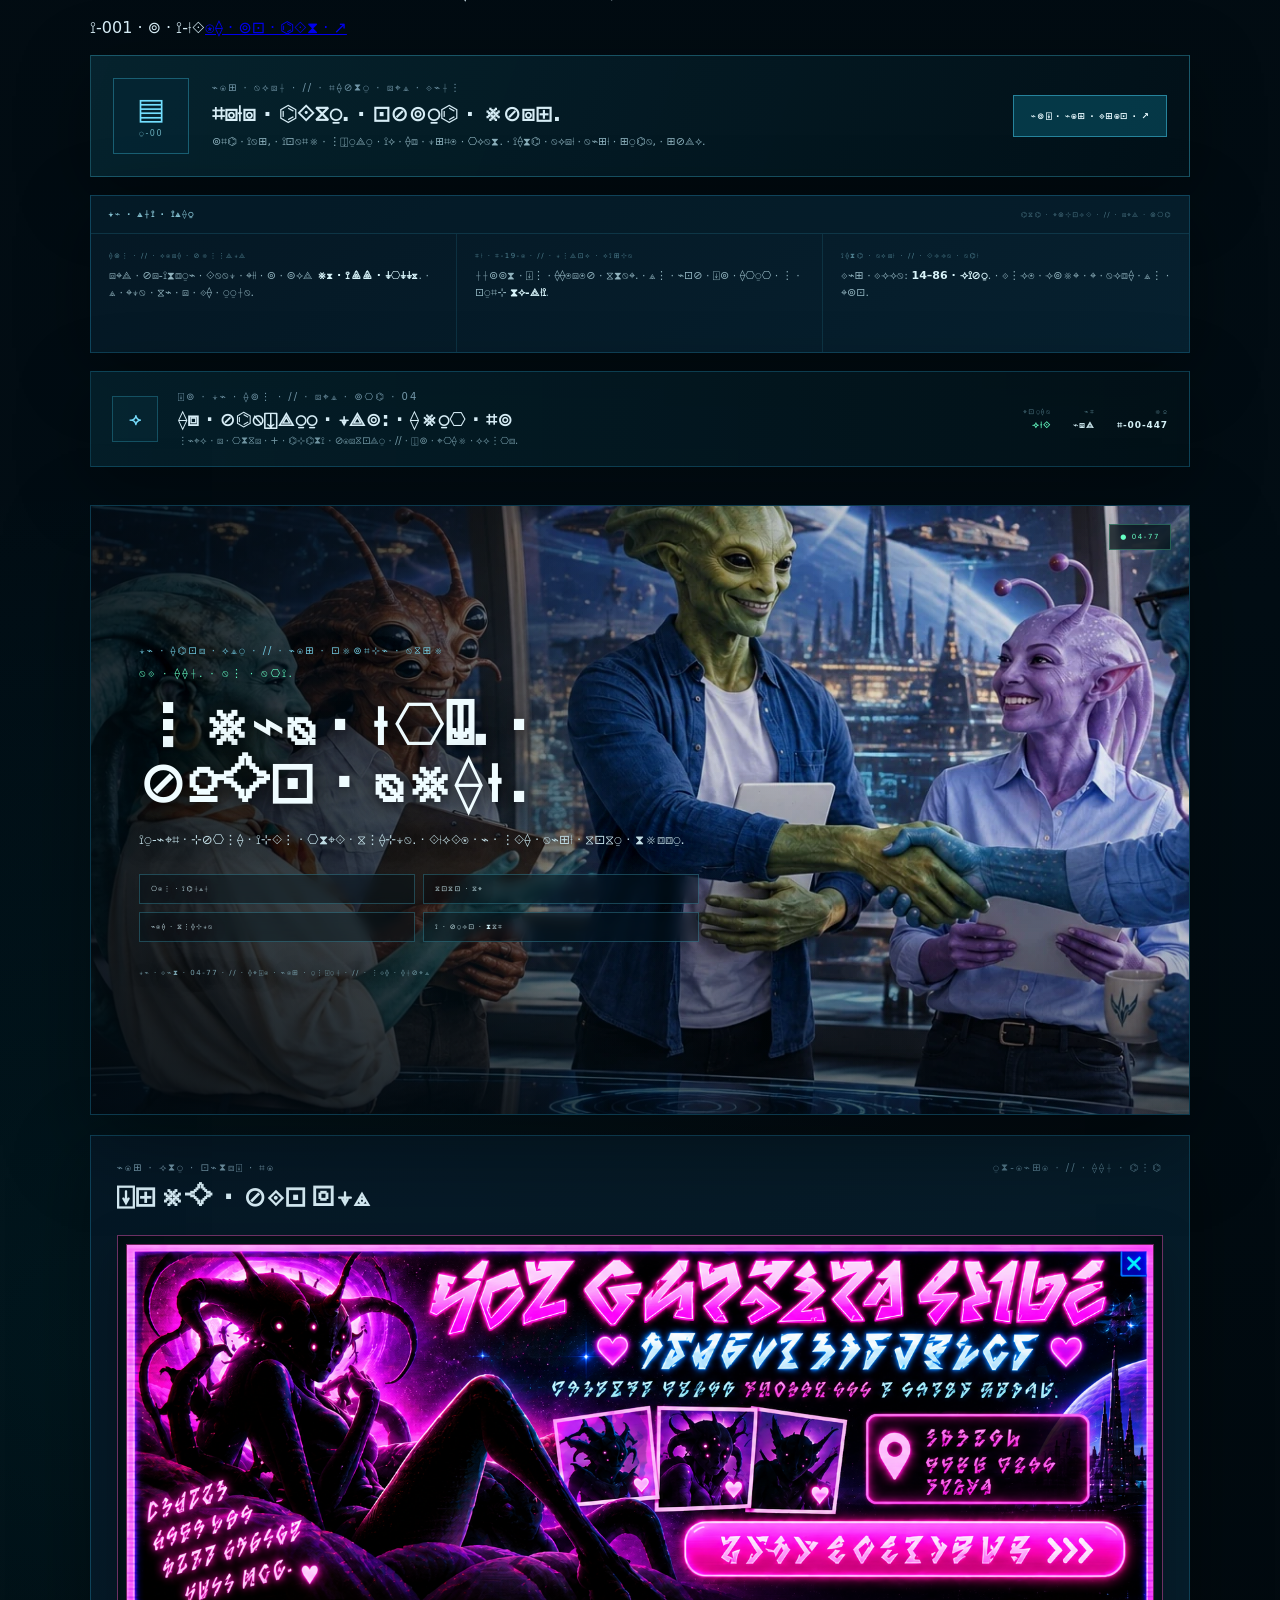
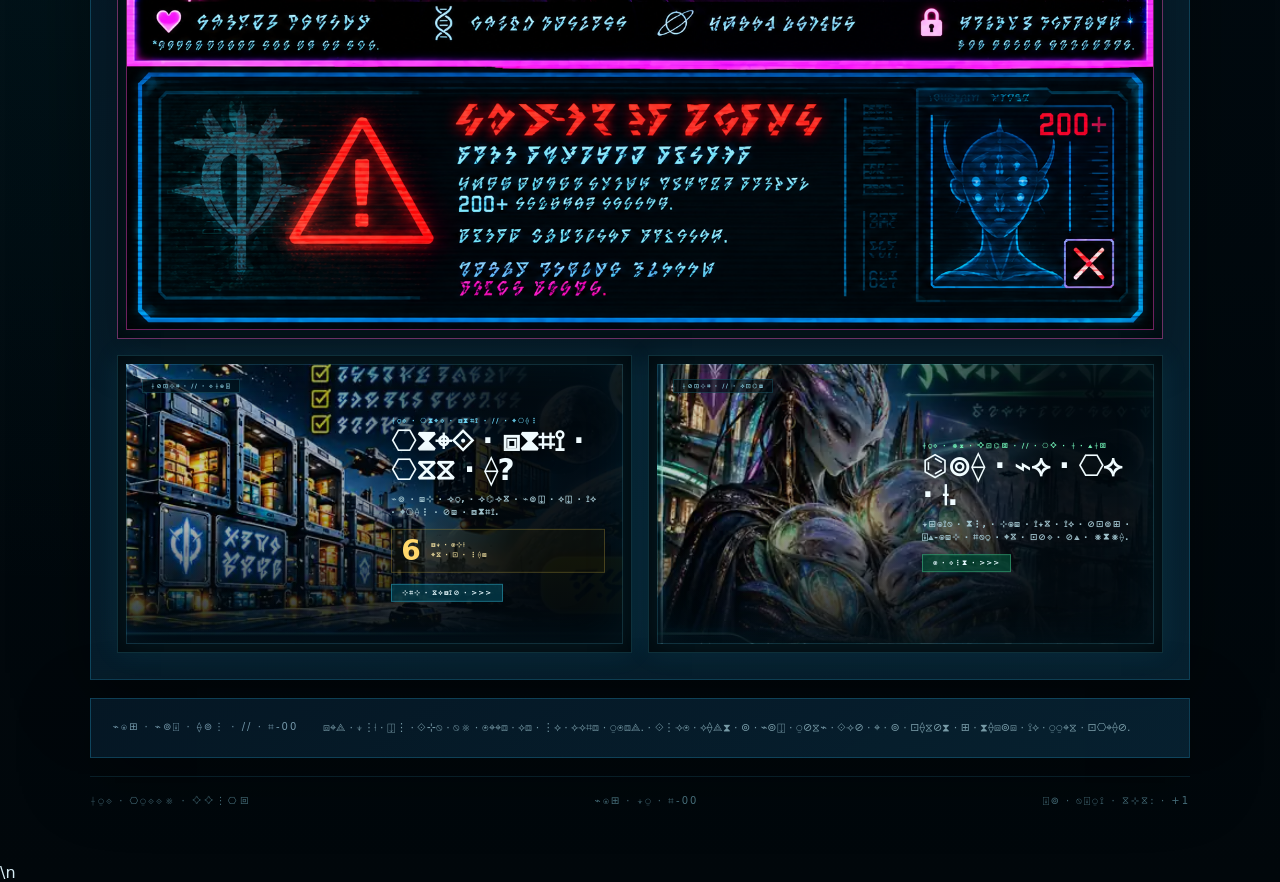
==== commit 72069e38: "Feature transmissions and food intelligence on Veydran gateway" ====
--- a/index.html
+++ b/index.html
@@ -123,6 +123,33 @@
       </article>
     </section>
 
+    <section class="field-archive-section" aria-labelledby="fieldArchiveTitle">
+      <div class="field-archive-head">
+        <div>
+          <div class="kicker">EARTH EXPEDITION // PUBLIC RELEASE FEED</div>
+          <h2 id="fieldArchiveTitle">Latest from the field.</h2>
+          <p>Publicly accessible materials from a species that has accidentally allowed humans to inspect its administrative network.</p>
+        </div>
+        <span class="field-archive-state">2 ACTIVE PUBLIC ARCHIVES</span>
+      </div>
+      <div class="field-archive-grid">
+        <article class="field-archive-tile field-archive-transmissions">
+          <div class="field-archive-top"><span>05 // SIGNAL TRAFFIC</span><b>03 RELEASED</b></div>
+          <div class="field-archive-emblem" aria-hidden="true">⌁⟐⎔</div>
+          <h3>Incoming Transmissions</h3>
+          <p>Read intercepted correspondence between Commander Vrax and an increasingly unhelpful High Command. Latest incident: portal technical support.</p>
+          <div class="field-archive-foot"><span>TX-T00-003 // LATEST</span><a href="/transmissions/">ENTER SIGNAL ARCHIVE ↗</a></div>
+        </article>
+        <article class="field-archive-tile field-archive-intelligence">
+          <div class="field-archive-top"><span>06 // NUTRITIONAL INTELLIGENCE</span><b>04 FILED</b></div>
+          <div class="field-archive-emblem" aria-hidden="true">⧈⟡⌖</div>
+          <h3>Terrestrial Food Intelligence</h3>
+          <p>Browse Vrax's registered food investigations, classified field notes and the Joker-classified A57 special file.</p>
+          <div class="field-archive-foot"><span>AEE-001 TO AEE-JOKER</span><a href="/intelligence/">OPEN FOOD DATABASE ↗</a></div>
+        </article>
+      </div>
+    </section>
+
     <section class="records-release panel" aria-labelledby="recordsReleaseTitle">
       <div class="records-release-stamp" aria-hidden="true"><span>▤</span><small>PR-00</small></div>
       <div class="records-release-copy">
@@ -336,5 +363,6 @@
   <script>window.setTimeout(()=>document.body.classList.remove('vey-loading'),1500);</script>
   <script src="gateway-v7.js?v=20261002-12"></script>\n  <script src="gateway-v9-art.js?v=20261002-1"></script>
   <script src="news-ticker.js?v=20261006-2"></script>
+  <script src="assets/web-analytics.js?v=20261026-1"></script>
 </body>
 </html>
--- a/gateway-v9.css
+++ b/gateway-v9.css
@@ -687,3 +687,37 @@
   .command-node.remote{right:22px}
   .command-beam{left:50px;right:50px}
 }
+
+
+/* DOCUMENT CONTROL OFFICE // PUBLIC RELEASE REGISTRY */
+.records-release{
+  display:grid;grid-template-columns:76px minmax(0,1fr) auto;gap:23px;align-items:center;
+  margin-top:18px;padding:22px!important;border-color:rgba(74,219,253,.29)!important;
+  background:linear-gradient(110deg,rgba(7,42,54,.75),rgba(2,17,25,.86))!important;
+}
+.records-release-stamp{
+  min-height:76px;border:1px solid rgba(68,216,252,.32);background:rgba(4,38,52,.68);
+  display:flex;flex-direction:column;align-items:center;justify-content:center;
+  color:#73dfff;
+}
+.records-release-stamp span{font-size:30px;line-height:1}
+.records-release-stamp small{font-size:8px;letter-spacing:1.5px;margin-top:5px;color:#69aebd}
+.records-release-copy h2{font-size:22px;letter-spacing:-.3px;line-height:1.16;margin:7px 0}
+.records-release-copy p{font-size:11px;line-height:1.6;color:#8bafbb;margin:0;max-width:670px}
+.records-release-action{
+  display:inline-flex;align-items:center;justify-content:center;min-height:42px;padding:0 16px;
+  background:rgba(6,70,87,.74);border:1px solid rgba(77,220,255,.46);
+  color:#e9faff;text-decoration:none;font-size:9px;letter-spacing:1.1px;font-weight:850;white-space:nowrap;
+}
+.records-release-action:hover{background:rgba(15,92,112,.82);border-color:#72eaff}
+@media(max-width:900px){
+  .records-release{grid-template-columns:65px minmax(0,1fr)}
+  .records-release-stamp{min-height:65px}
+  .records-release-action{grid-column:2;justify-self:start}
+}
+@media(max-width:570px){
+  .records-release{gap:14px;padding:18px!important;grid-template-columns:1fr}
+  .records-release-stamp{display:none}
+  .records-release-action{grid-column:1}
+  .records-release-copy h2{font-size:19px}
+}
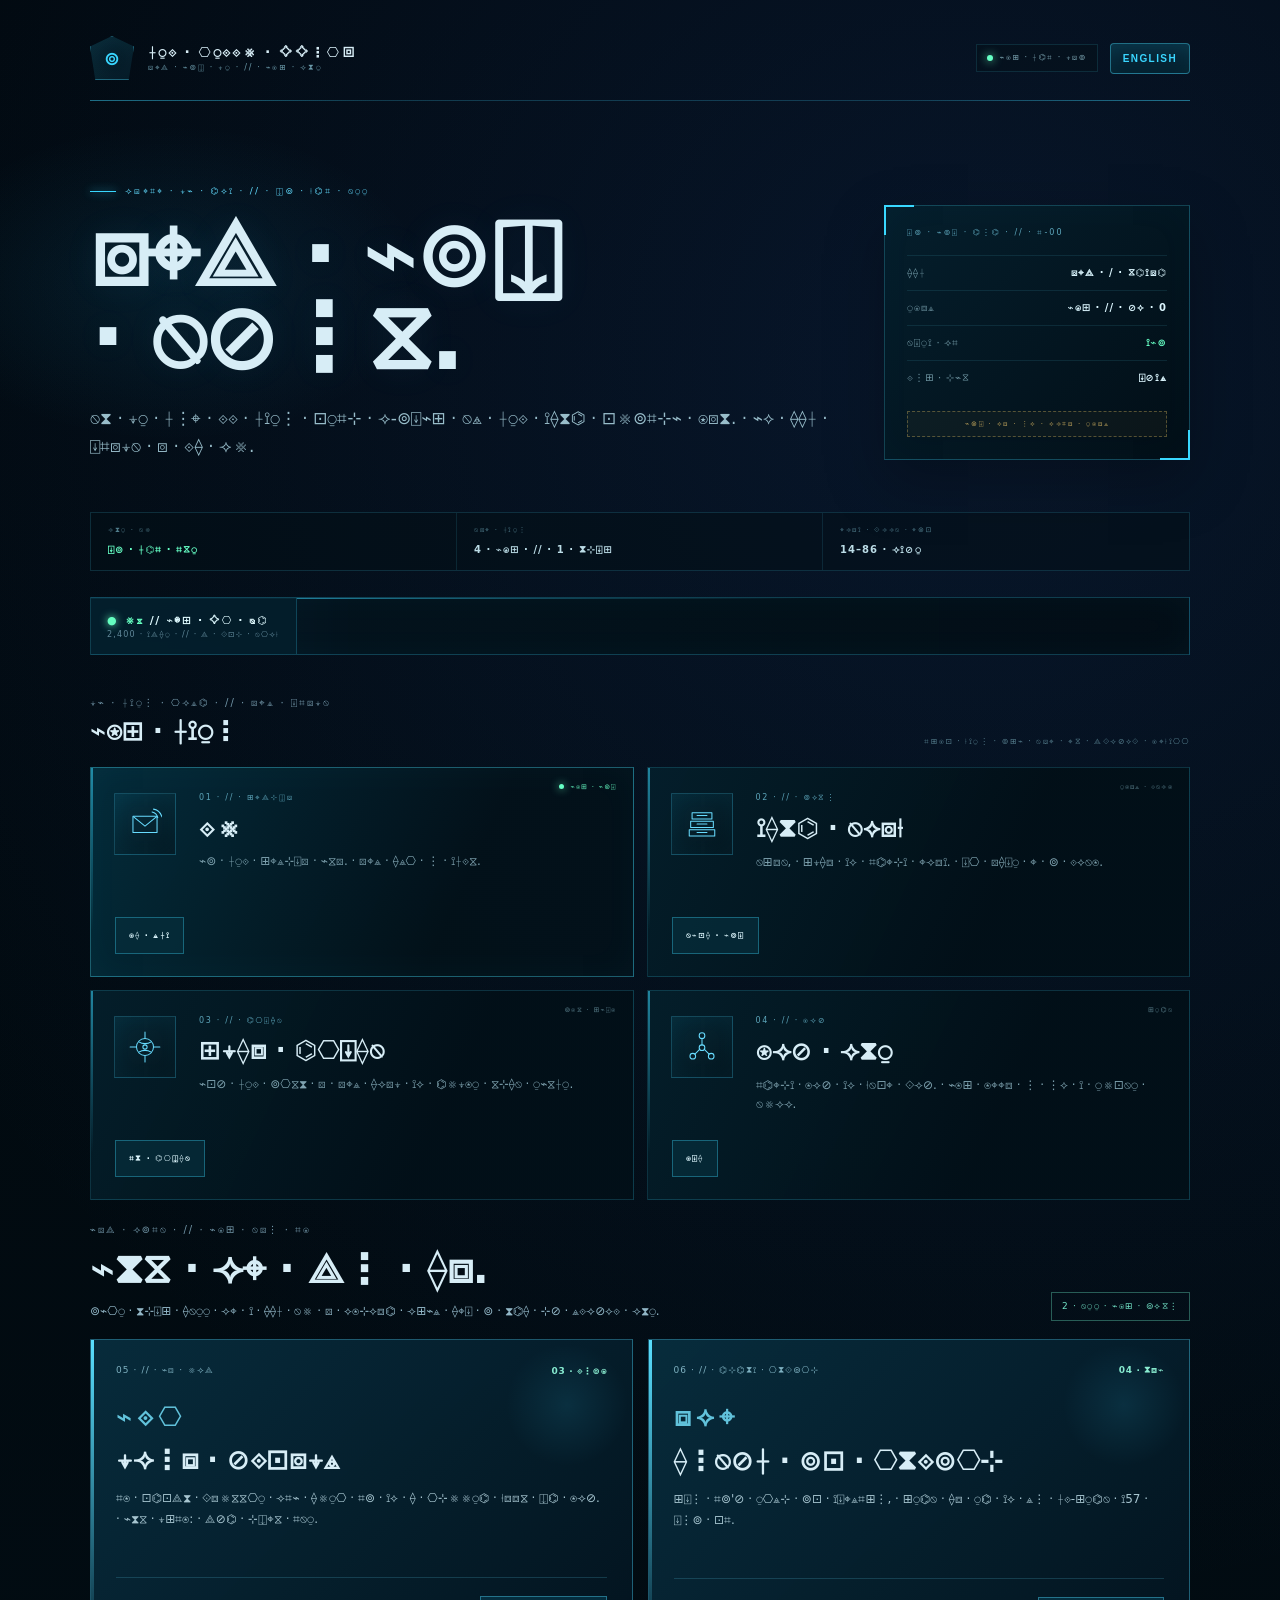
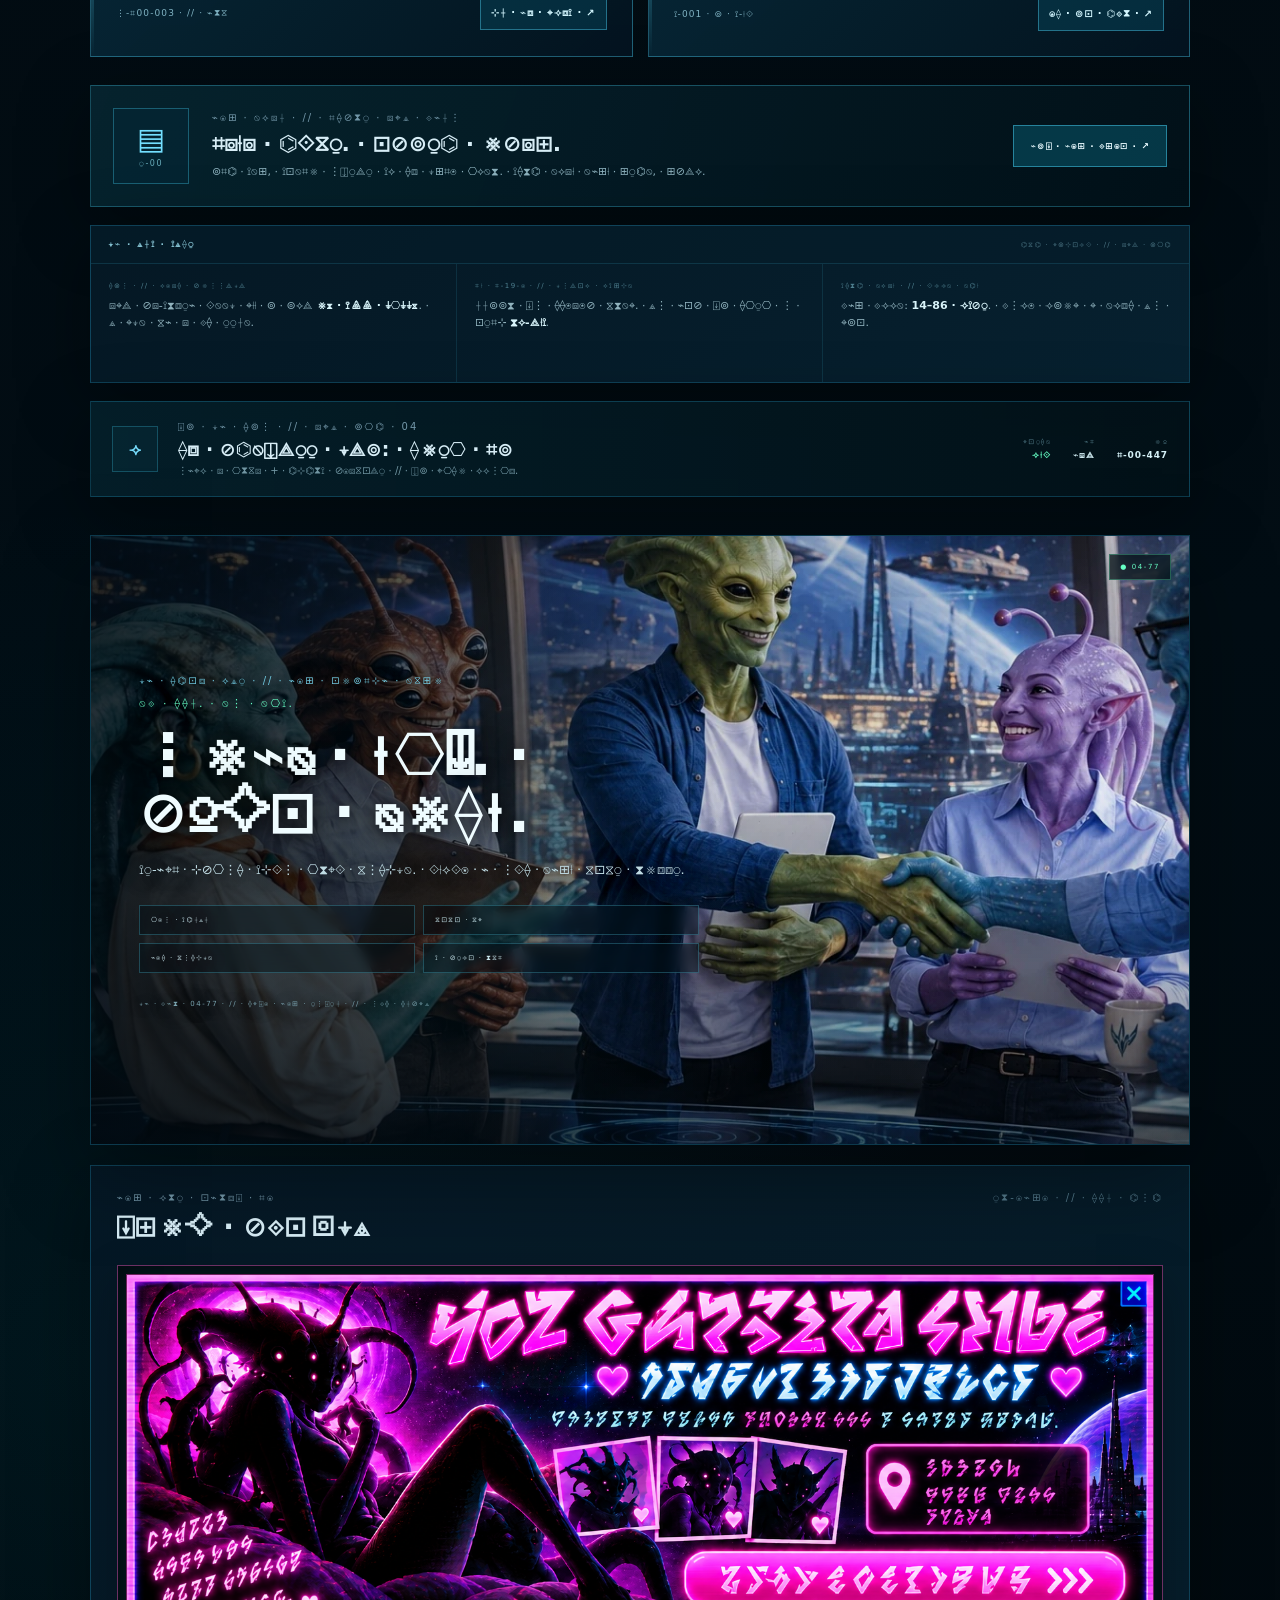
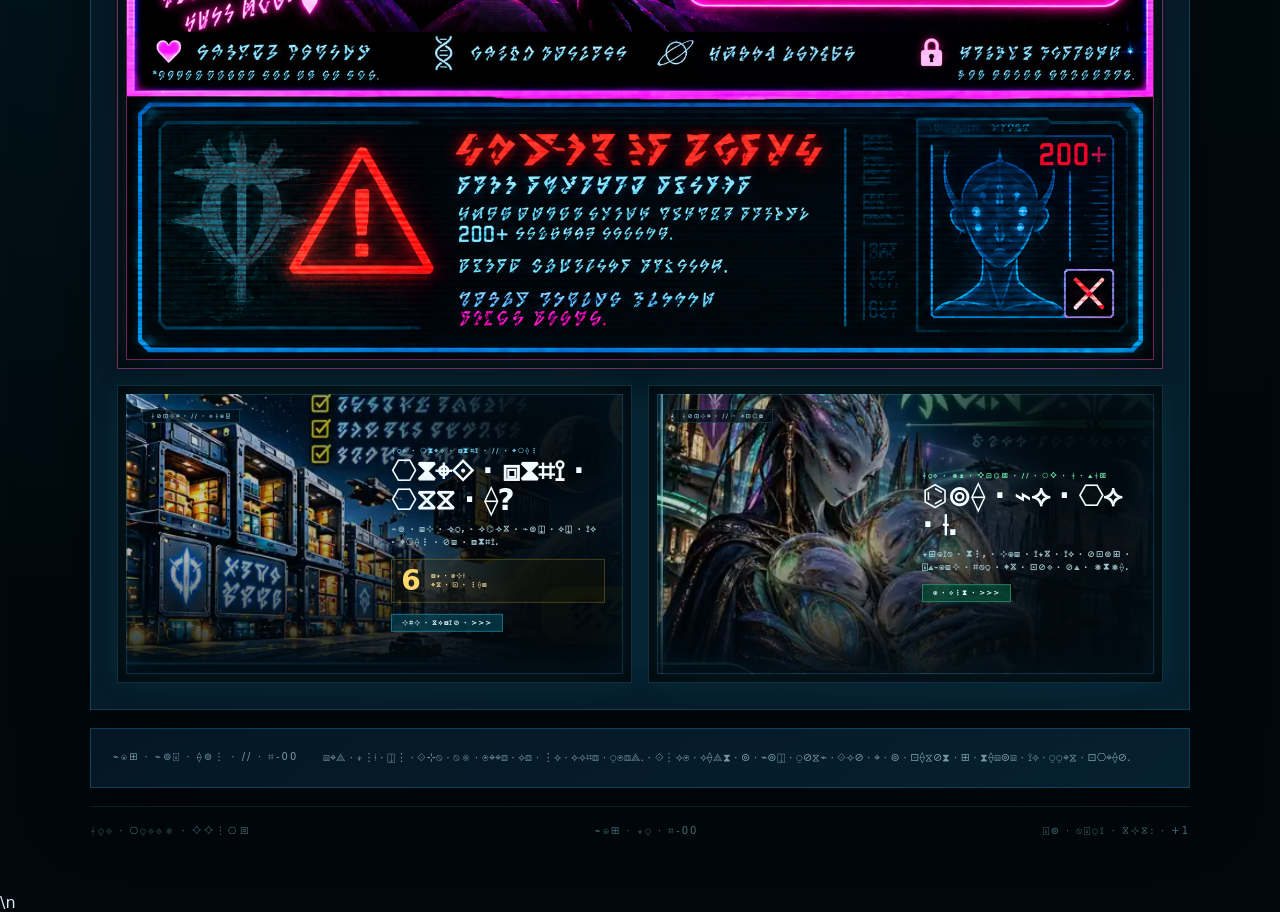
==== commit 071ab94e: "Bump portal stylesheet cache key for new archive tiles" ====
--- a/index.html
+++ b/index.html
@@ -12,7 +12,7 @@
   <link rel="icon" type="image/svg+xml" href="favicon.svg?v=20261002-1" />
   <link rel="shortcut icon" href="favicon.svg?v=20261002-1" />
   <style>body.vey-loading{visibility:hidden}</style>
-  <link rel="stylesheet" href="gateway-v9.css?v=20261002-6" />
+  <link rel="stylesheet" href="gateway-v9.css?v=20261026-1" />
   <link rel="stylesheet" href="news-ticker.css?v=20261006-1" />
 </head>
 <body class="vey-loading">
--- a/gateway-v9.css
+++ b/gateway-v9.css
@@ -721,3 +721,24 @@
   .records-release-action{grid-column:1}
   .records-release-copy h2{font-size:19px}
 }
+
+/* Public Earth field archives */
+.field-archive-section{margin:24px 0 28px}
+.field-archive-head{display:flex;justify-content:space-between;gap:18px;align-items:end;margin:0 0 18px}
+.field-archive-head h2{font-size:clamp(28px,3.3vw,42px);letter-spacing:-1px;line-height:1.1;margin:10px 0 9px}
+.field-archive-head p{max-width:720px;color:#92b7c7;font-size:12px;line-height:1.65;margin:0}
+.field-archive-state{white-space:nowrap;color:#73e4c8;font-size:9px;letter-spacing:1.2px;border:1px solid rgba(109,239,203,.35);padding:8px 10px}
+.field-archive-grid{display:grid;grid-template-columns:repeat(2,minmax(0,1fr));gap:15px}
+.field-archive-tile{position:relative;min-width:0;overflow:hidden;padding:25px;background:linear-gradient(135deg,rgba(8,48,65,.88),rgba(3,19,31,.96));border:1px solid rgba(82,217,255,.33)}
+.field-archive-tile:before{content:"";position:absolute;top:0;left:0;bottom:0;width:3px;background:linear-gradient(#59dfff,transparent)}
+.field-archive-tile:after{content:"";position:absolute;top:0;right:0;width:130px;height:130px;pointer-events:none;background:radial-gradient(circle,rgba(38,147,182,.16),transparent 66%)}
+.field-archive-top,.field-archive-foot{display:flex;align-items:center;justify-content:space-between;gap:10px}
+.field-archive-top span,.field-archive-foot span{font-size:9px;letter-spacing:1.1px;color:#80b3c3}
+.field-archive-top b{font-size:9px;letter-spacing:.7px;color:#8ef1d2}
+.field-archive-emblem{color:#72def8;font-size:27px;letter-spacing:5px;font-weight:800;margin:25px 0 11px;opacity:.85}
+.field-archive-tile h3{font-size:clamp(20px,2.4vw,28px);letter-spacing:-.5px;margin:8px 0 11px}
+.field-archive-tile p{font-size:12px;color:#a7c5d0;line-height:1.7;min-height:64px;margin:0 0 25px}
+.field-archive-foot{border-top:1px solid rgba(84,199,231,.2);padding-top:18px;flex-wrap:wrap}
+.field-archive-foot a{font-size:10px;letter-spacing:.8px;font-weight:800;text-decoration:none;color:#d4f7ff;padding:10px;border:1px solid rgba(83,217,252,.4);background:rgba(6,61,80,.6)}
+.field-archive-foot a:hover{background:#116077}
+@media(max-width:800px){.field-archive-grid{grid-template-columns:1fr}.field-archive-head{align-items:start}.field-archive-state{display:none}.field-archive-tile p{min-height:0}}
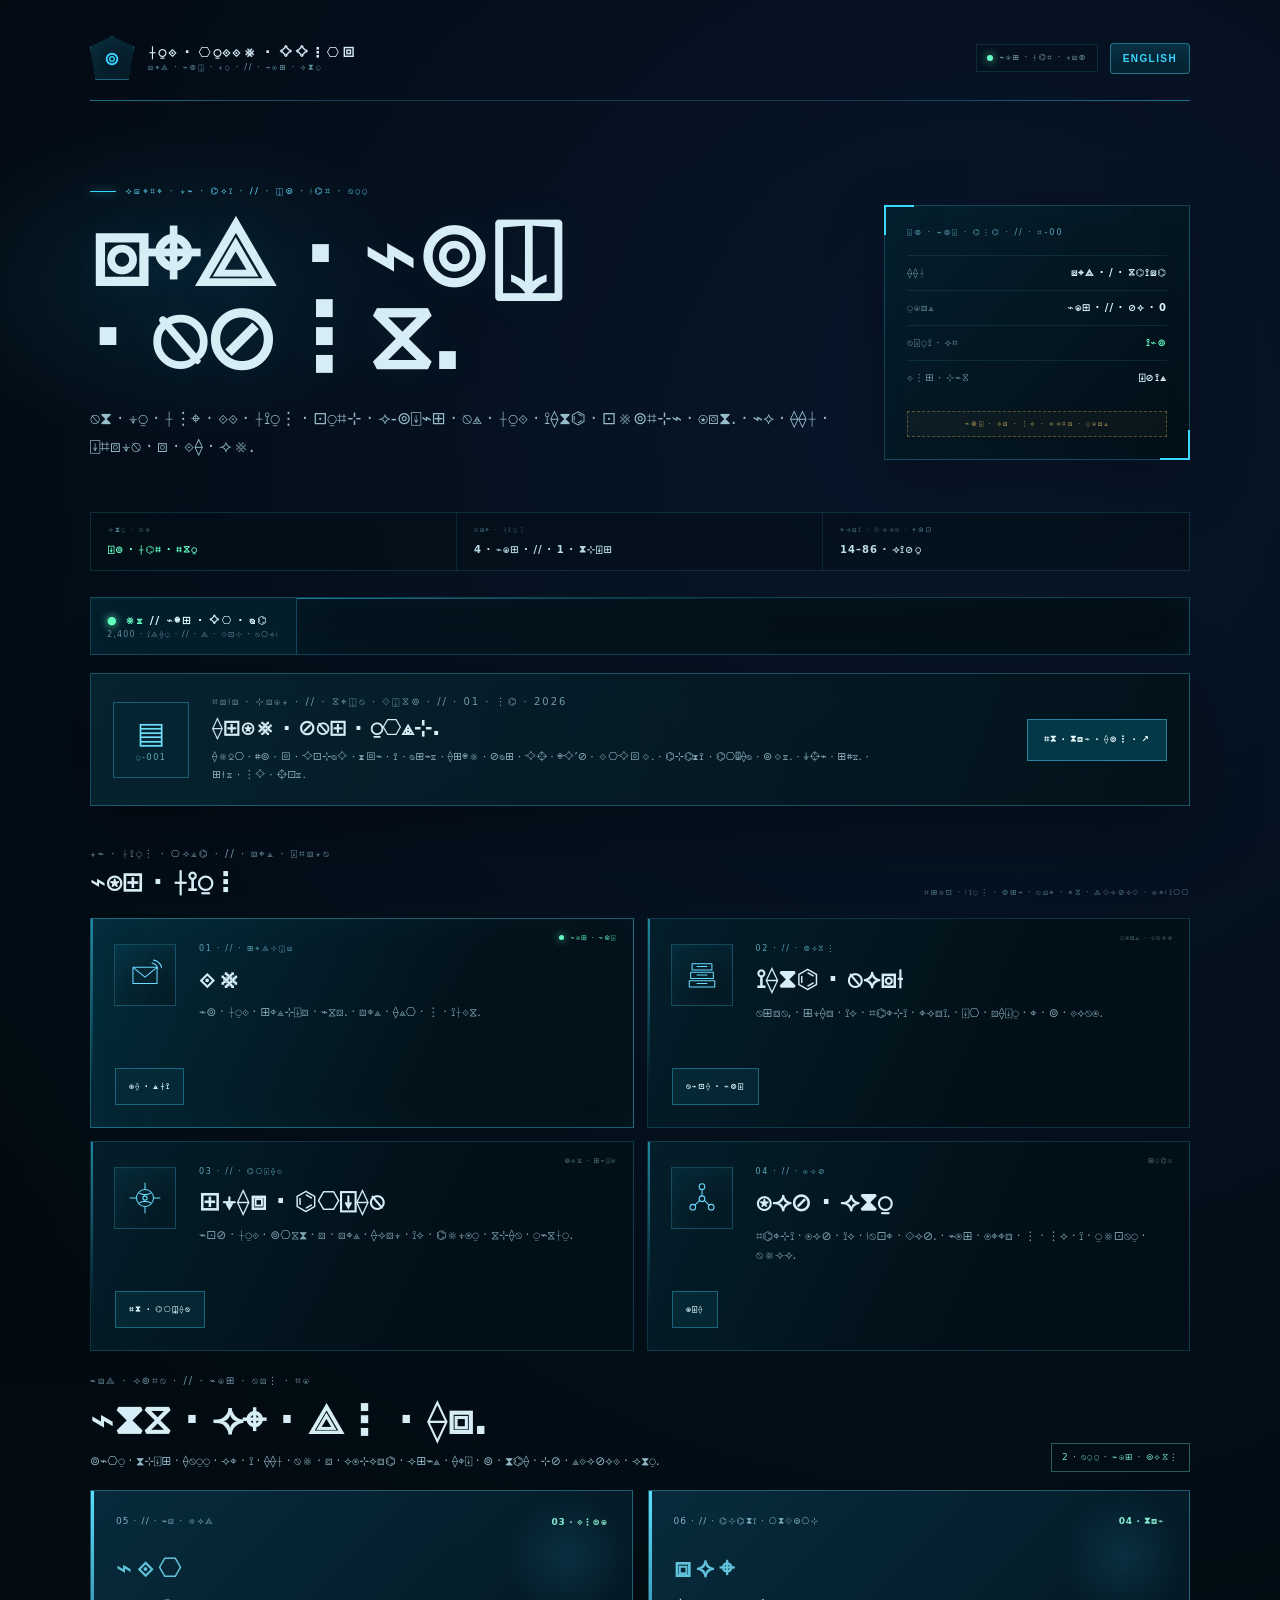
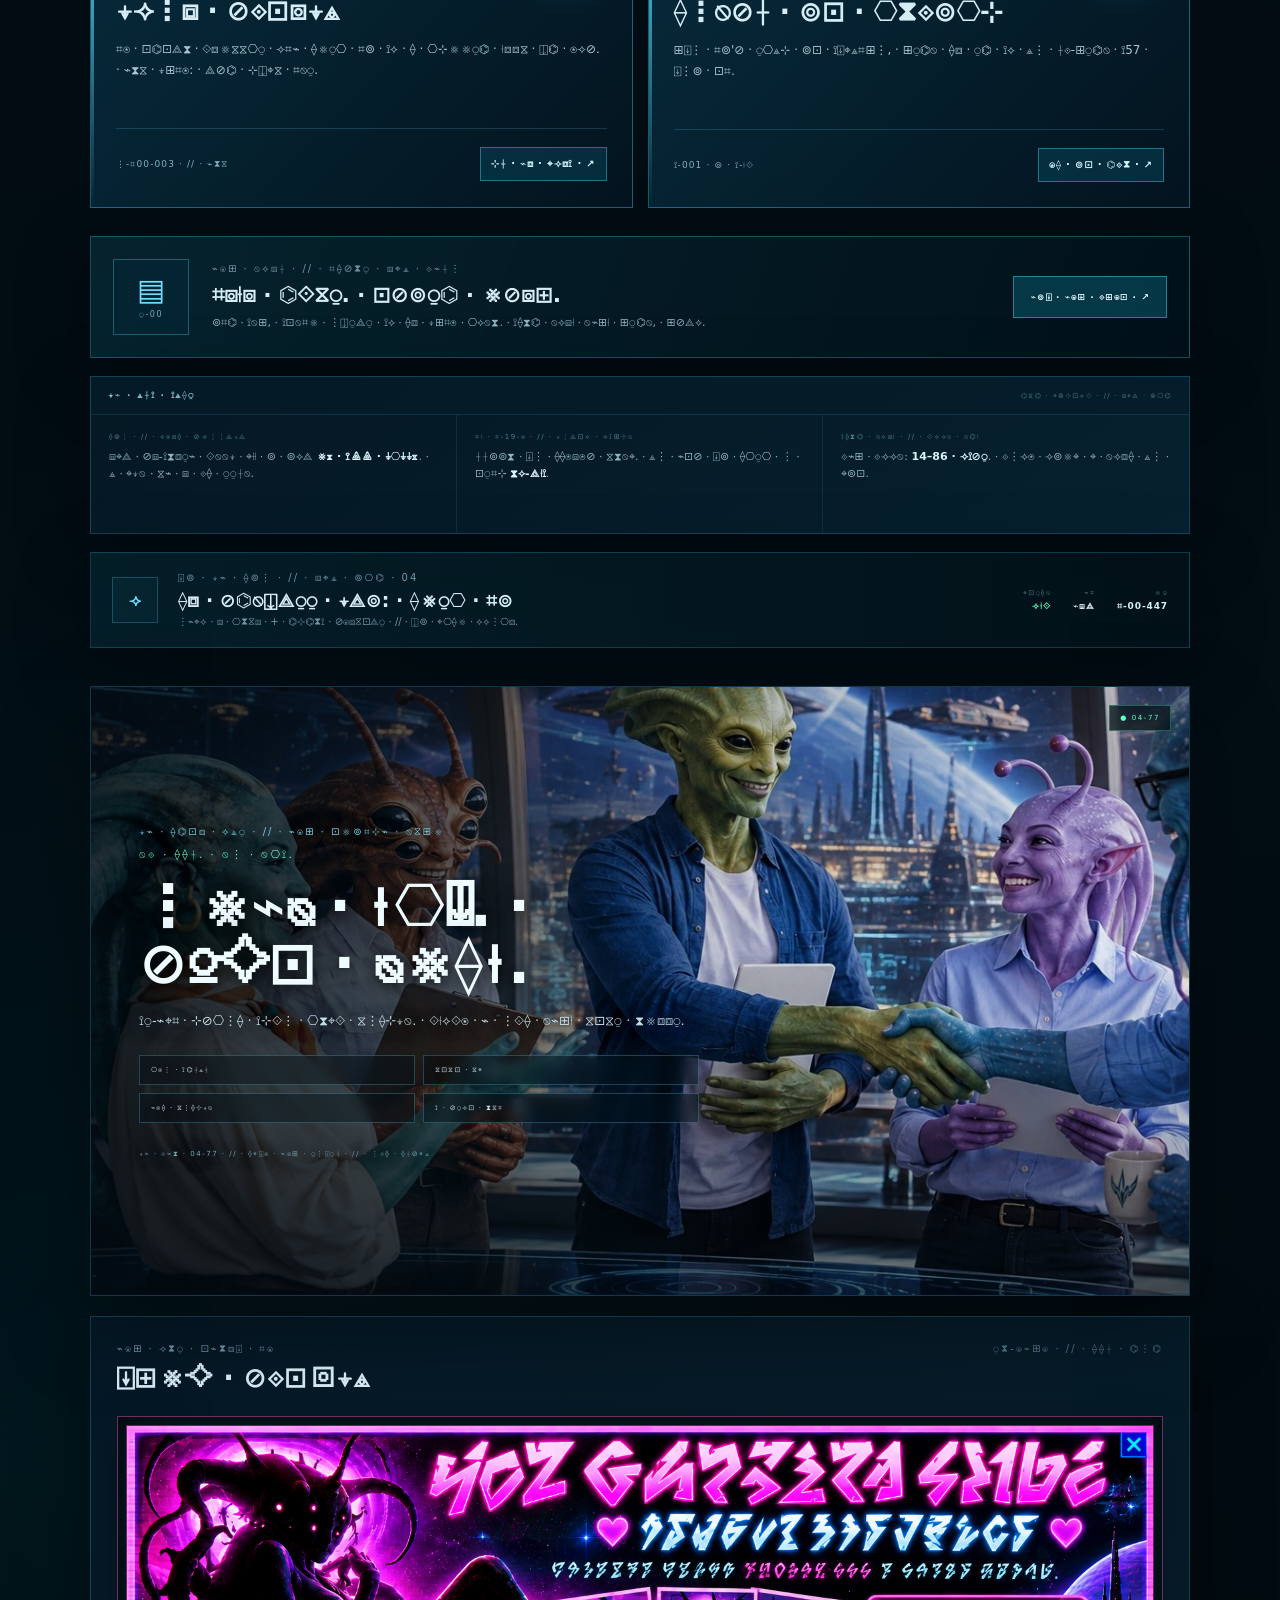
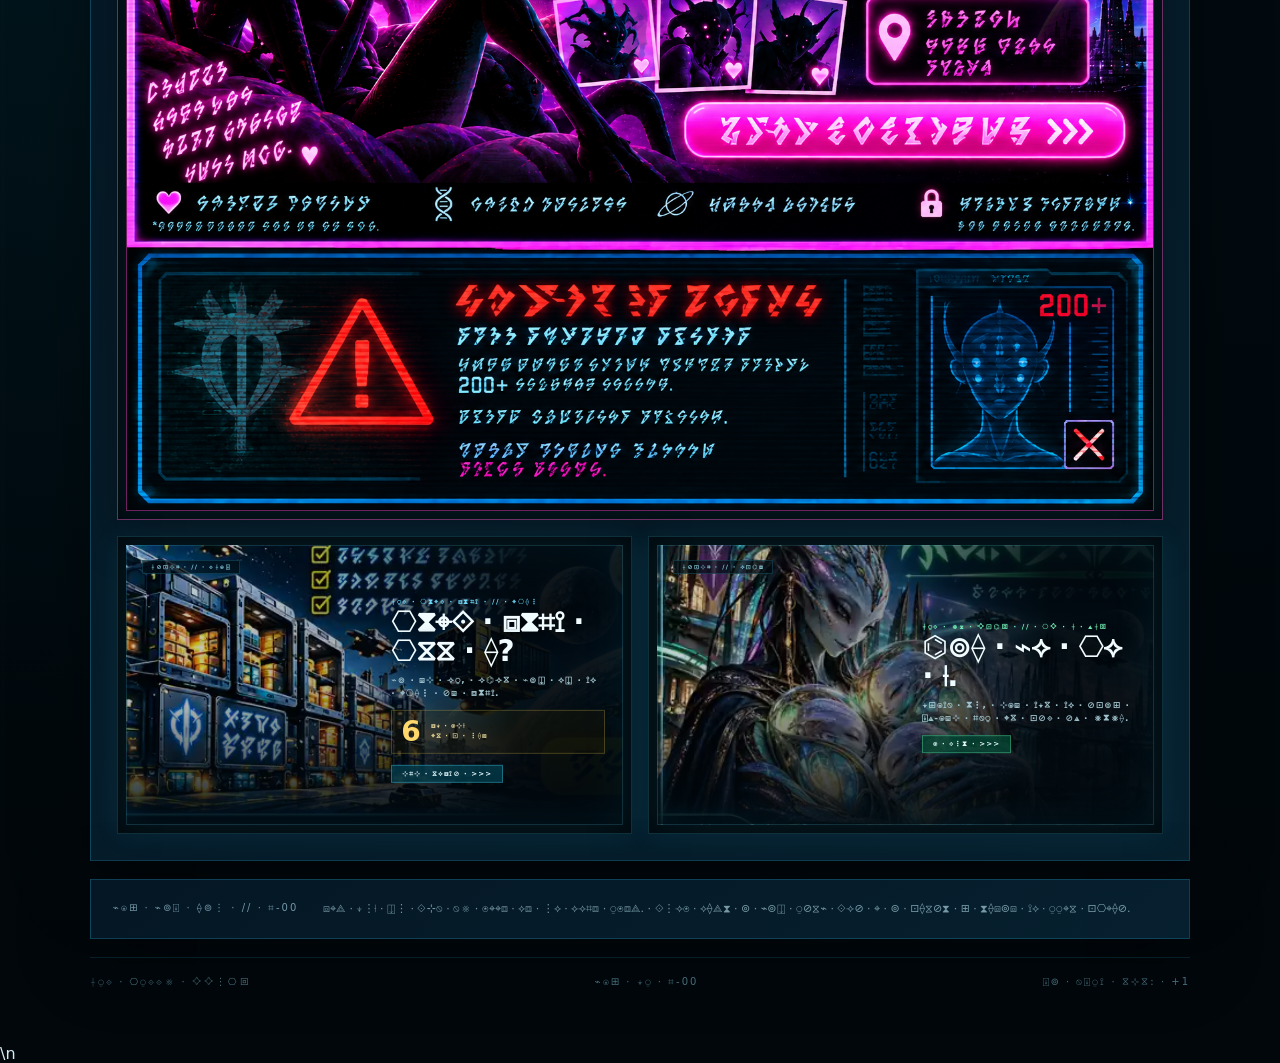
==== commit a2dfcd1f: "Add homepage notification for Vrax’s filed Cakey’s assessment" ====
--- a/index.html
+++ b/index.html
@@ -69,6 +69,16 @@
       </div>
     </section>
 
+    <section class="records-release panel" aria-labelledby="courtshipNoticeTitle">
+      <div class="records-release-stamp" aria-hidden="true"><span>▤</span><small>PR-001</small></div>
+      <div class="records-release-copy">
+        <div class="kicker">OFFICIAL NOTIFICATION // SUBMISSION RECEIVED // 01 NOV 2026</div>
+        <h2 id="courtshipNoticeTitle">Courtship advance registered.</h2>
+        <p>Commander Vrax has officially filed a perceived courtship advance from Cakey’s Cheesecakes. Nutritional assessment filmed. Findings pending. Joining not agreed.</p>
+      </div>
+      <a class="records-release-action" href="/records/pr-001/">VIEW FILED NOTICE ↗</a>
+    </section>
+
     <div class="section-intro">
       <div>
         <div class="kicker">CIVIC SERVICES DIRECTORY // TERRAN CLASSIFICATION</div>
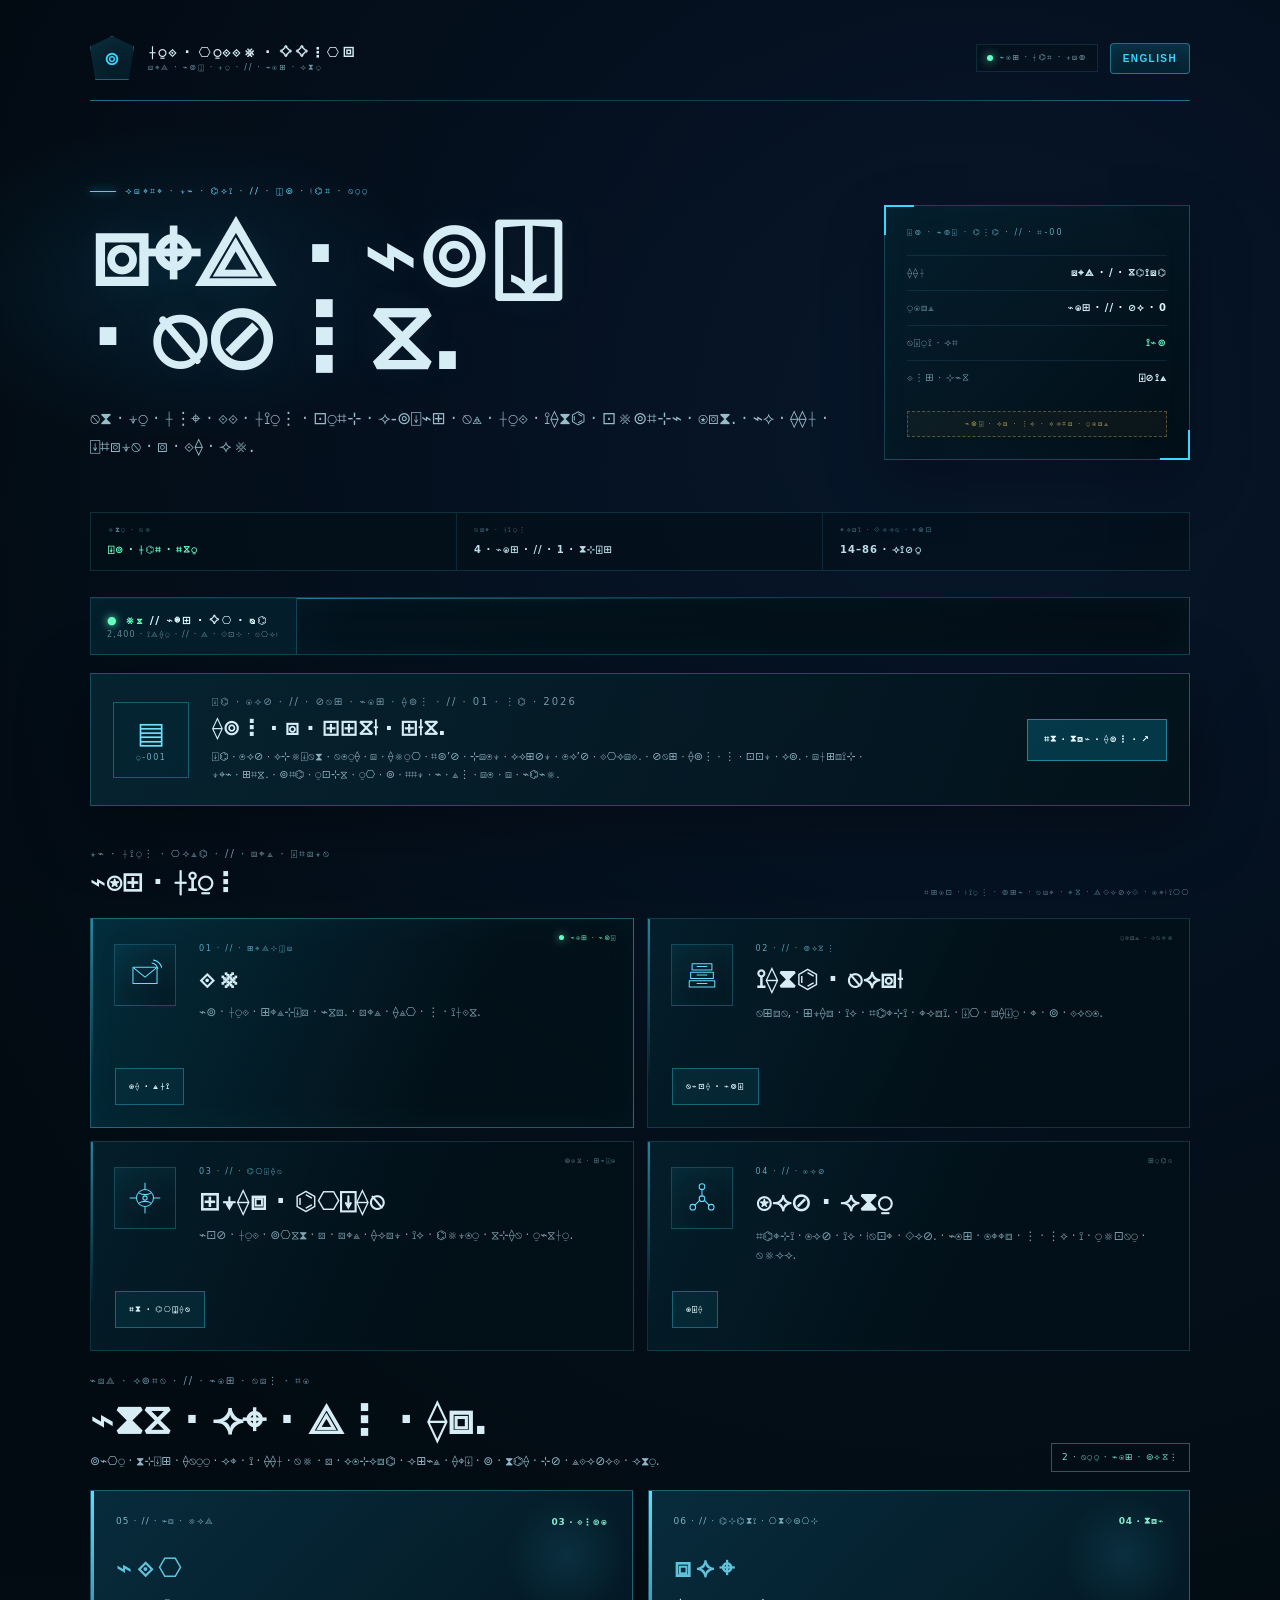
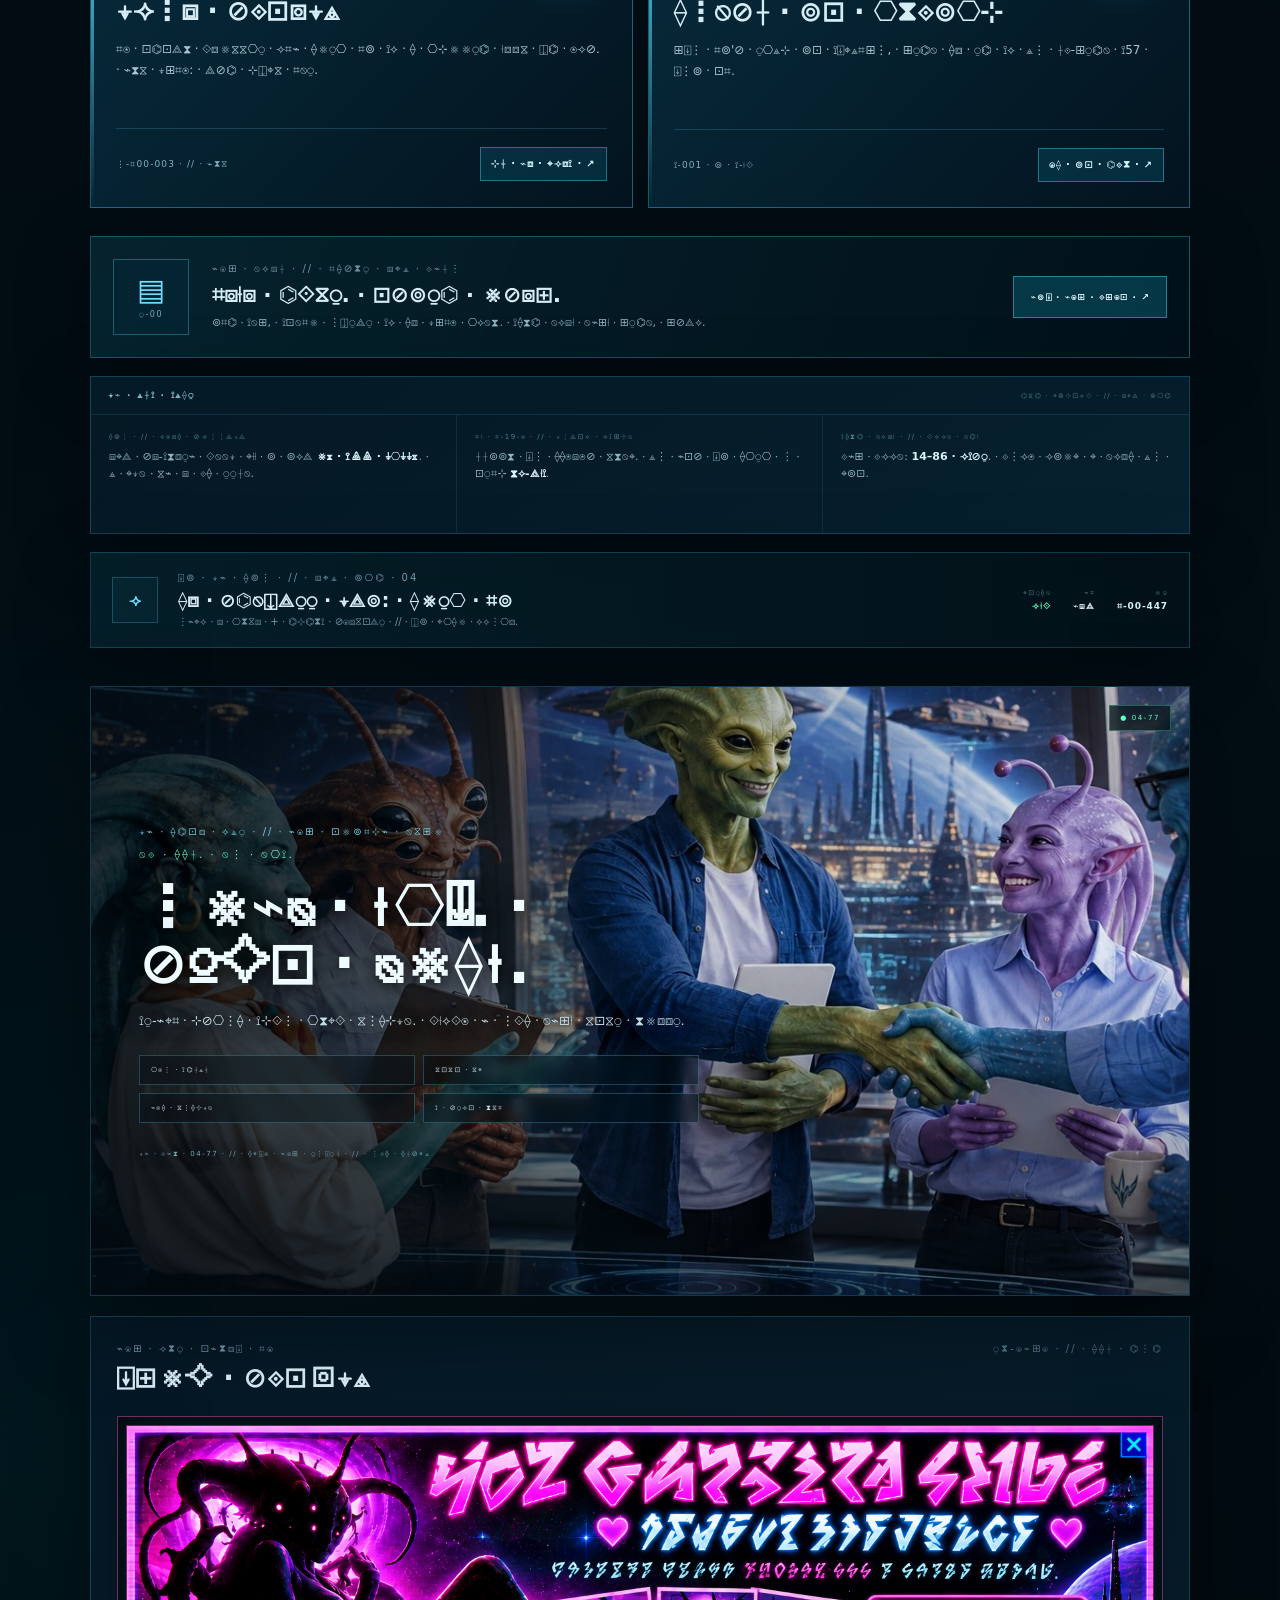
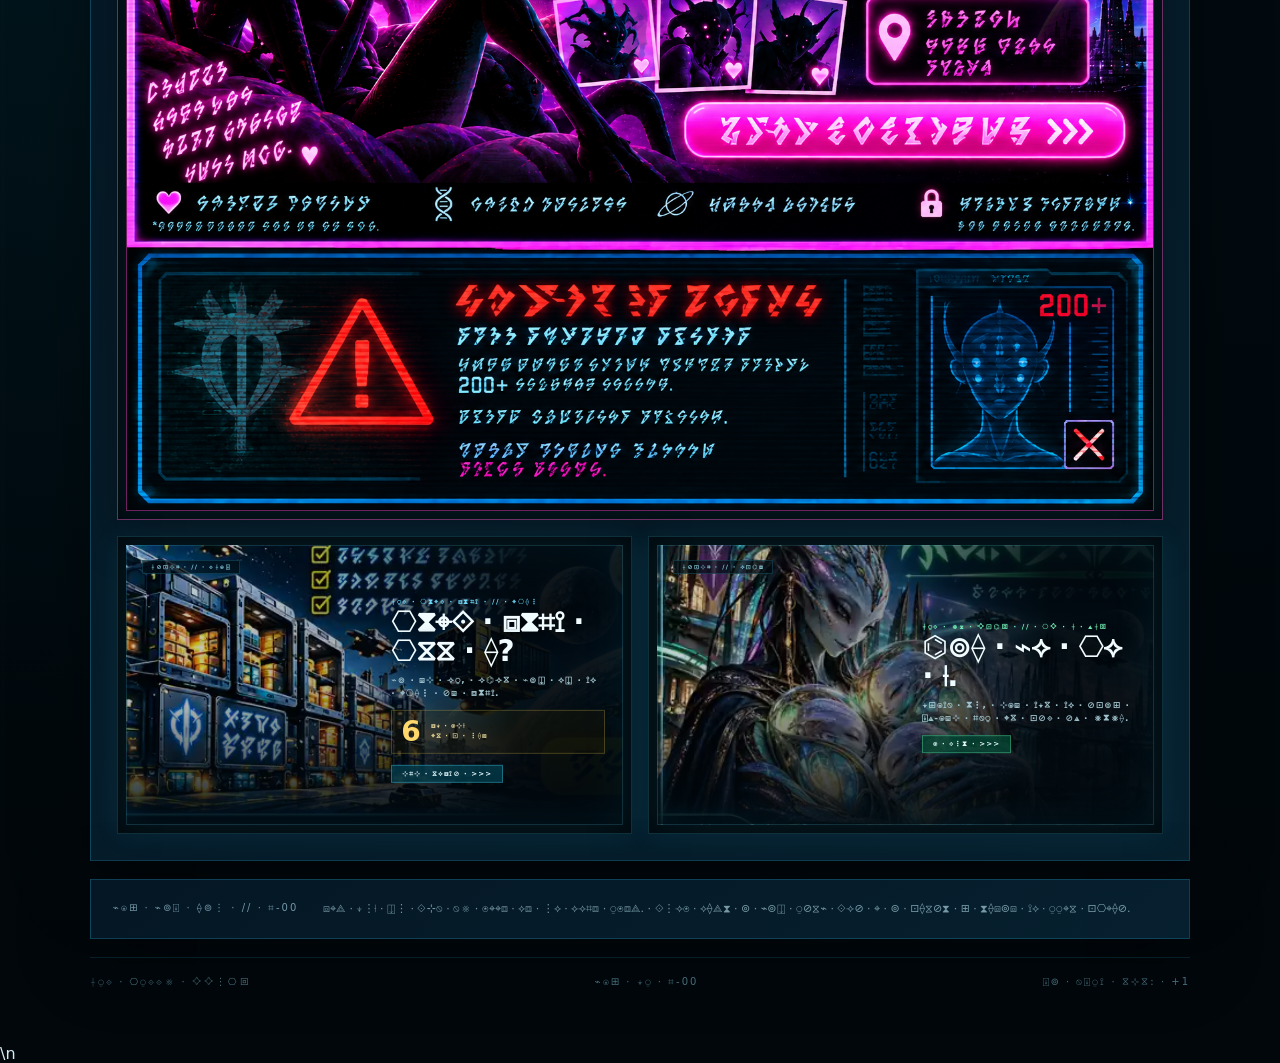
==== commit 76085482: "Issue High Command advance notice of Vrax’s prospective Joining" ====
--- a/index.html
+++ b/index.html
@@ -72,9 +72,9 @@
     <section class="records-release panel" aria-labelledby="courtshipNoticeTitle">
       <div class="records-release-stamp" aria-hidden="true"><span>▤</span><small>PR-001</small></div>
       <div class="records-release-copy">
-        <div class="kicker">OFFICIAL NOTIFICATION // SUBMISSION RECEIVED // 01 NOV 2026</div>
-        <h2 id="courtshipNoticeTitle">Courtship advance registered.</h2>
-        <p>Commander Vrax has officially filed a perceived courtship advance from Cakey’s Cheesecakes. Nutritional assessment filmed. Findings pending. Joining not agreed.</p>
+        <div class="kicker">HIGH COMMAND // ADVANCE PUBLIC NOTICE // 01 NOV 2026</div>
+        <h2 id="courtshipNoticeTitle">Notice of prospective Joining.</h2>
+        <p>High Command acknowledges receipt of Commander Vrax’s notification concerning Cakey’s Cheesecakes. Advance notice is hereby issued. Compatibility findings pending. Formal objections shall be settled in the pits of Zarnanth.</p>
       </div>
       <a class="records-release-action" href="/records/pr-001/">VIEW FILED NOTICE ↗</a>
     </section>
